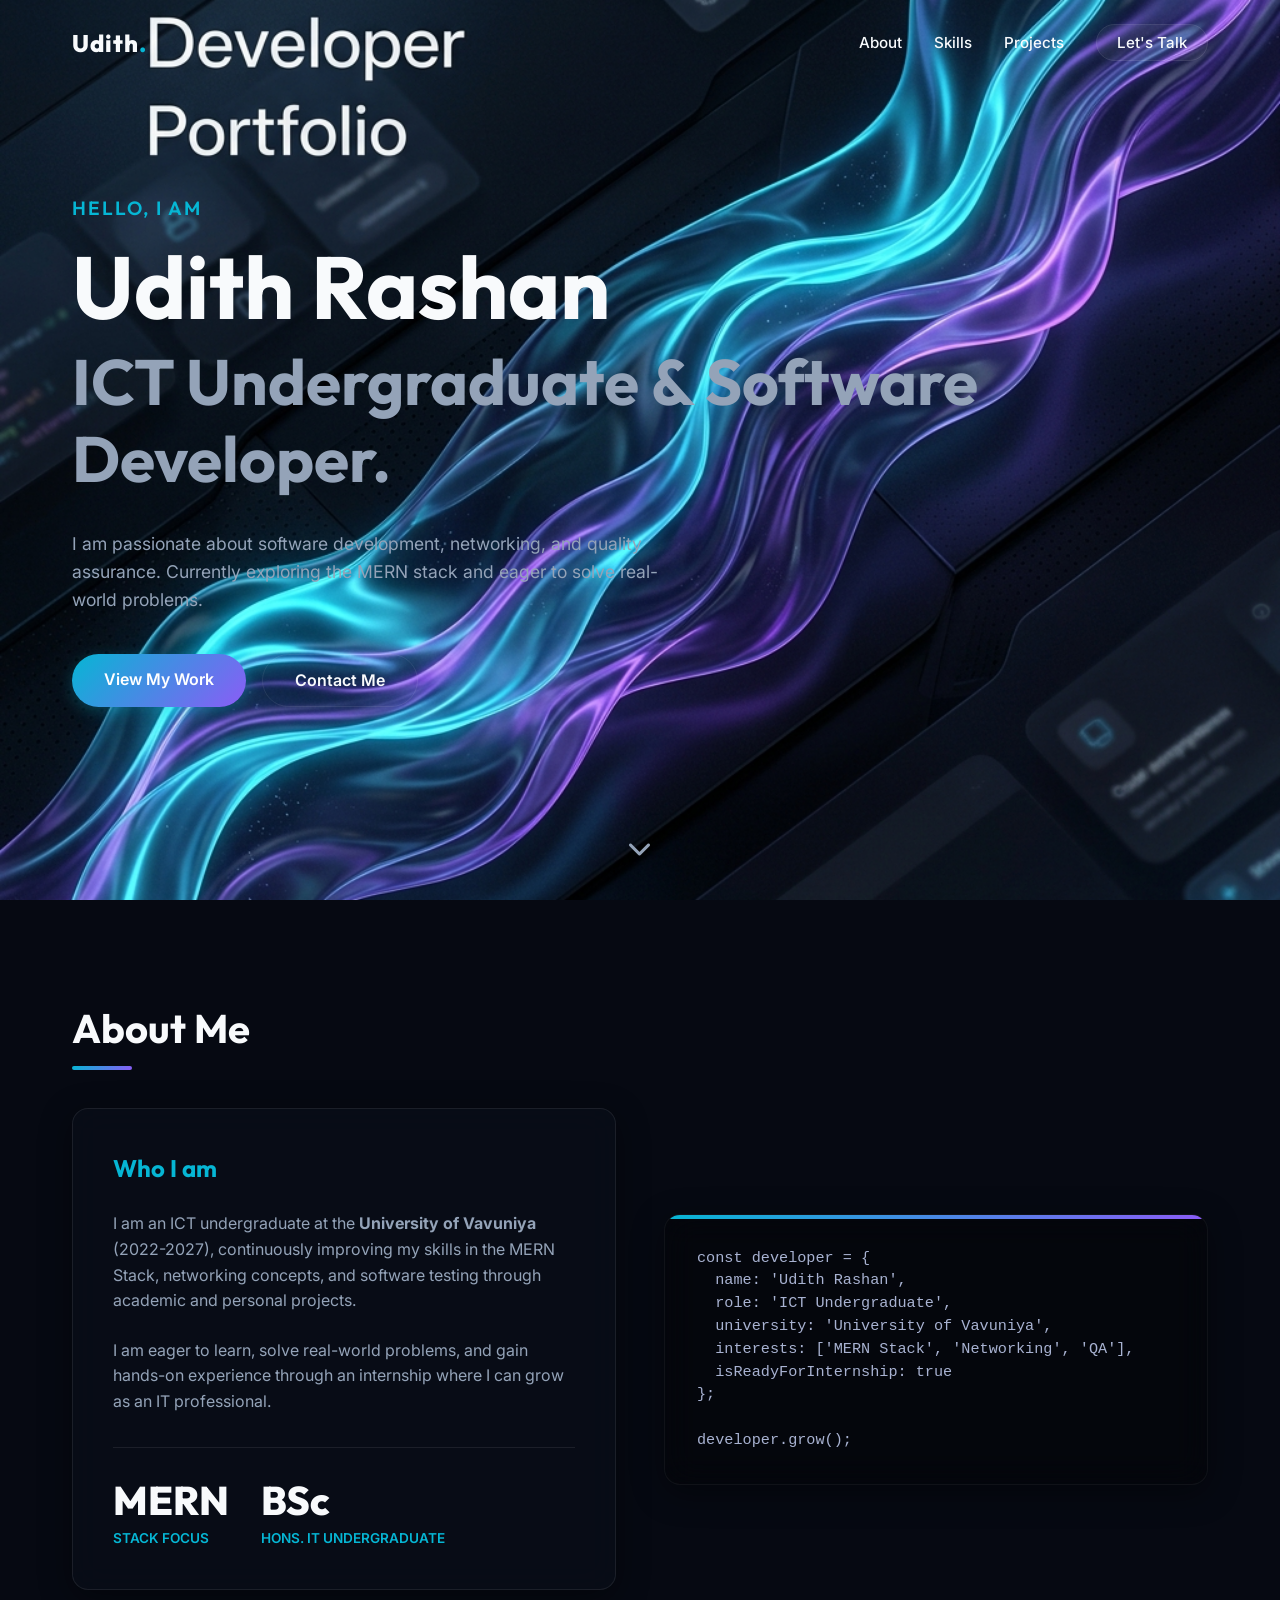
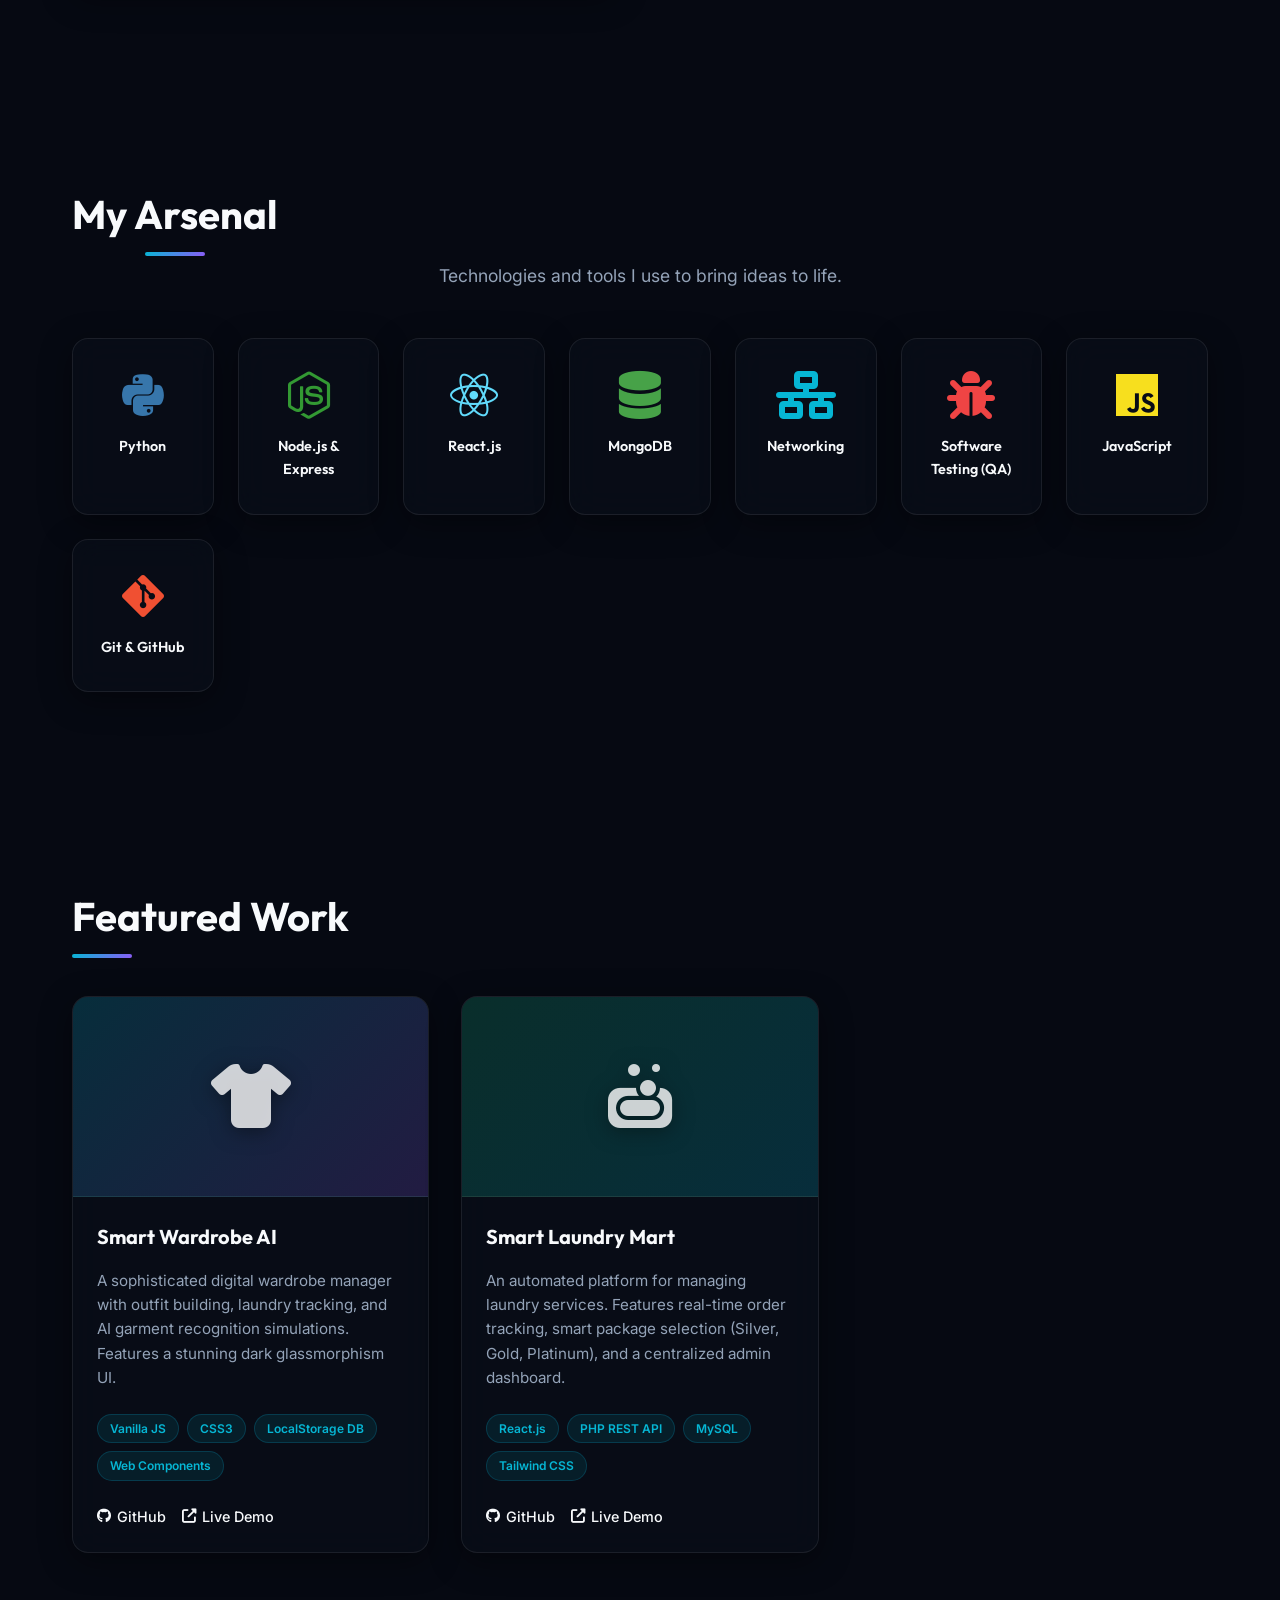
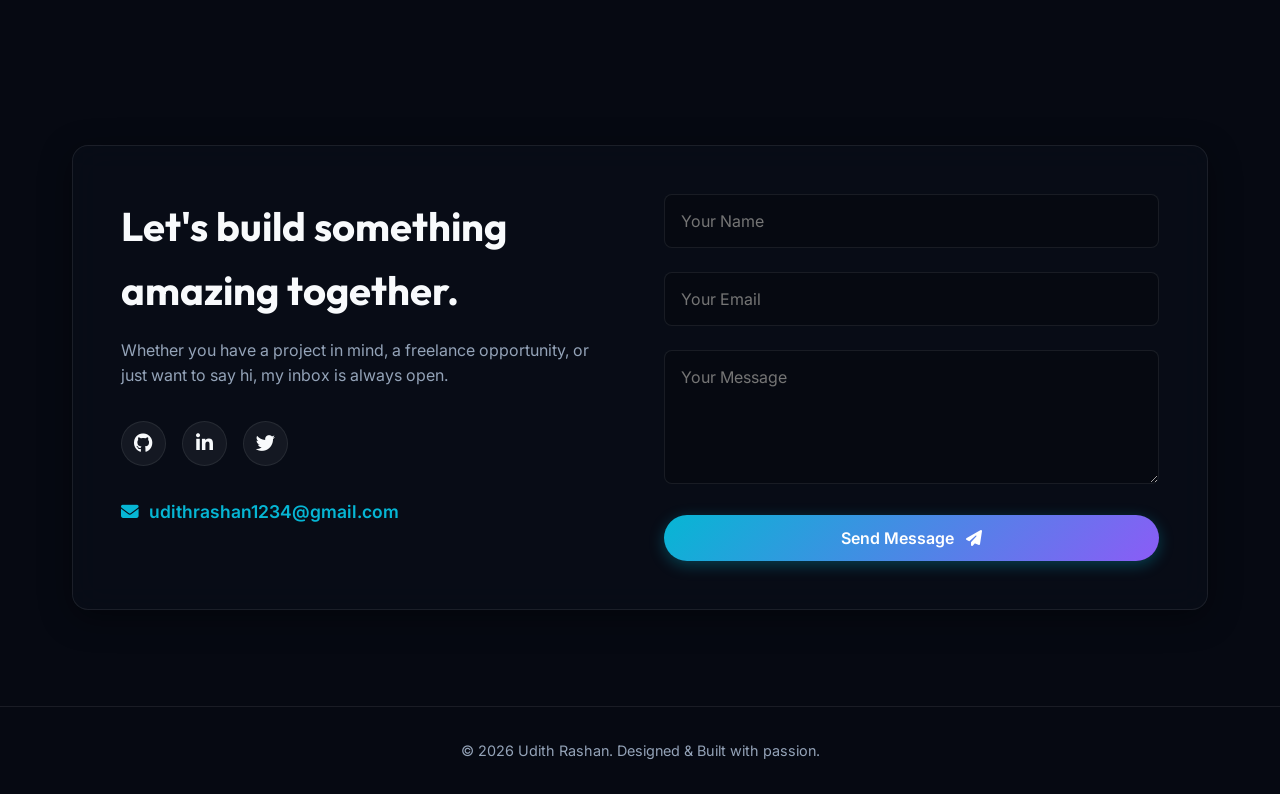
==== index.html @ b01f7482 "Initial commit: Premium Portfolio Build" ====
<!DOCTYPE html>
<html lang="en">
<head>
  <meta charset="UTF-8">
  <meta name="viewport" content="width=device-width, initial-scale=1.0">
  <title>Udith Rashan | ICT Undergraduate & Developer</title>
  <link rel="stylesheet" href="css/style.css">
  <link href="https://fonts.googleapis.com/css2?family=Inter:wght@300;400;500;600;700&family=Outfit:wght@400;500;700;800&display=swap" rel="stylesheet">
  <!-- FontAwesome for icons -->
  <link rel="stylesheet" href="https://cdnjs.cloudflare.com/ajax/libs/font-awesome/6.4.0/css/all.min.css">
</head>
<body>
  
  <nav class="navbar" id="navbar">
    <div class="nav-container">
      <a href="#home" class="logo">Udith<span>.</span></a>
      <ul class="nav-links">
        <li><a href="#about">About</a></li>
        <li><a href="#skills">Skills</a></li>
        <li><a href="#projects">Projects</a></li>
        <li><a href="#contact" class="btn-contact">Let's Talk</a></li>
      </ul>
      <div class="hamburger">
        <i class="fas fa-bars"></i>
      </div>
    </div>
  </nav>

  <main>
    <!-- HERO SECTION -->
    <section id="home" class="hero">
      <div class="hero-bg"></div>
      <div class="hero-content">
        <span class="greeting animate-up">Hello, I am</span>
        <h1 class="animate-up delay-1">Udith Rashan</h1>
        <h2 class="animate-up delay-2">ICT Undergraduate & Software Developer.</h2>
        <p class="animate-up delay-3">I am passionate about software development, networking, and quality assurance. Currently exploring the MERN stack and eager to solve real-world problems.</p>
        <div class="hero-actions animate-up delay-4">
          <a href="#projects" class="btn btn-primary">View My Work</a>
          <a href="#contact" class="btn btn-secondary">Contact Me</a>
        </div>
      </div>
      <div class="scroll-indicator">
        <a href="#about"><i class="fas fa-chevron-down"></i></a>
      </div>
    </section>

    <!-- ABOUT SECTION -->
    <section id="about" class="section">
      <div class="container">
        <h2 class="section-title">About Me</h2>
        <div class="about-grid">
          <div class="about-text glass-card reveal">
            <h3>Who I am</h3>
            <p>I am an ICT undergraduate at the <strong>University of Vavuniya</strong> (2022-2027), continuously improving my skills in the MERN Stack, networking concepts, and software testing through academic and personal projects.</p>
            <p>I am eager to learn, solve real-world problems, and gain hands-on experience through an internship where I can grow as an IT professional.</p>
            <div class="stats">
              <div class="stat-item">
                <span class="stat-num">MERN</span>
                <span class="stat-label">Stack Focus</span>
              </div>
              <div class="stat-item">
                <span class="stat-num">BSc</span>
                <span class="stat-label">Hons. IT Undergraduate</span>
              </div>
            </div>
          </div>
          <div class="about-visual glass-card reveal delay-1">
            <div class="code-snippet">
              <pre><code>const developer = {
  name: 'Udith Rashan',
  role: 'ICT Undergraduate',
  university: 'University of Vavuniya',
  interests: ['MERN Stack', 'Networking', 'QA'],
  isReadyForInternship: true
};

developer.grow();</code></pre>
            </div>
          </div>
        </div>
      </div>
    </section>

    <!-- SKILLS SECTION -->
    <section id="skills" class="section">
      <div class="container">
        <h2 class="section-title text-center">My Arsenal</h2>
        <p class="section-subtitle text-center">Technologies and tools I use to bring ideas to life.</p>
        
        <div class="skills-grid">
          <div class="skill-card glass-card reveal">
            <i class="fab fa-python skill-icon" style="color: #3776AB;"></i>
            <h4>Python</h4>
          </div>
          <div class="skill-card glass-card reveal delay-1">
            <i class="fab fa-node-js skill-icon" style="color: #339933;"></i>
            <h4>Node.js & Express</h4>
          </div>
          <div class="skill-card glass-card reveal delay-2">
            <i class="fab fa-react skill-icon" style="color: #61dafb;"></i>
            <h4>React.js</h4>
          </div>
          <div class="skill-card glass-card reveal delay-3">
            <i class="fas fa-database skill-icon" style="color: #47A248;"></i>
            <h4>MongoDB</h4>
          </div>
          <div class="skill-card glass-card reveal">
            <i class="fas fa-network-wired skill-icon" style="color: #06b6d4;"></i>
            <h4>Networking</h4>
          </div>
          <div class="skill-card glass-card reveal delay-1">
            <i class="fas fa-bug skill-icon" style="color: #ef4444;"></i>
            <h4>Software Testing (QA)</h4>
          </div>
          <div class="skill-card glass-card reveal delay-2">
            <i class="fab fa-js skill-icon" style="color: #f7df1e;"></i>
            <h4>JavaScript</h4>
          </div>
          <div class="skill-card glass-card reveal delay-3">
            <i class="fab fa-git-alt skill-icon" style="color: #f05032;"></i>
            <h4>Git & GitHub</h4>
          </div>
        </div>
      </div>
    </section>

    <!-- PROJECTS SECTION -->
    <section id="projects" class="section">
      <div class="container">
        <h2 class="section-title">Featured Work</h2>
        
        <div class="projects-grid">
          <!-- Project 1 -->
          <div class="project-card glass-card reveal">
            <div class="project-img placeholder-gradient-1">
              <i class="fas fa-tshirt project-icon"></i>
            </div>
            <div class="project-content">
              <h3>Smart Wardrobe AI</h3>
              <p>A sophisticated digital wardrobe manager with outfit building, laundry tracking, and AI garment recognition simulations. Features a stunning dark glassmorphism UI.</p>
              <div class="project-tech">
                <span>Vanilla JS</span>
                <span>CSS3</span>
                <span>LocalStorage DB</span>
                <span>Web Components</span>
              </div>
              <div class="project-links">
                <a href="https://github.com/rashan86/smart-wardrobe-app" target="_blank" class="btn-link"><i class="fab fa-github"></i> GitHub</a>
                <a href="#" class="btn-link"><i class="fas fa-external-link-alt"></i> Live Demo</a>
              </div>
            </div>
          </div>
          
          <!-- Project 2 -->
          <div class="project-card glass-card reveal delay-1">
            <div class="project-img placeholder-gradient-2">
              <i class="fas fa-soap project-icon"></i>
            </div>
            <div class="project-content">
              <h3>Smart Laundry Mart</h3>
              <p>An automated platform for managing laundry services. Features real-time order tracking, smart package selection (Silver, Gold, Platinum), and a centralized admin dashboard.</p>
              <div class="project-tech">
                <span>React.js</span>
                <span>PHP REST API</span>
                <span>MySQL</span>
                <span>Tailwind CSS</span>
              </div>
              <div class="project-links">
                <a href="https://github.com/rashan86/smart_laundry_mart" target="_blank" class="btn-link"><i class="fab fa-github"></i> GitHub</a>
                <a href="#" class="btn-link"><i class="fas fa-external-link-alt"></i> Live Demo</a>
              </div>
            </div>
          </div>
        </div>
      </div>
    </section>

    <!-- CONTACT SECTION -->
    <section id="contact" class="section">
      <div class="container">
        <div class="contact-box glass-card reveal">
          <div class="contact-info">
            <h2>Let's build something amazing together.</h2>
            <p>Whether you have a project in mind, a freelance opportunity, or just want to say hi, my inbox is always open.</p>
            <div class="social-links">
              <a href="https://github.com/rashan86" target="_blank" class="social-icon"><i class="fab fa-github"></i></a>
              <a href="https://www.linkedin.com/in/rashnx86" target="_blank" class="social-icon"><i class="fab fa-linkedin-in"></i></a>
              <a href="#" class="social-icon"><i class="fab fa-twitter"></i></a>
            </div>
            <a href="mailto:udithrashan1234@gmail.com" class="email-link"><i class="fas fa-envelope"></i> udithrashan1234@gmail.com</a>
          </div>
          
          <form class="contact-form" id="contactForm">
            <div class="input-group">
              <input type="text" id="name" required placeholder="Your Name">
            </div>
            <div class="input-group">
              <input type="email" id="email" required placeholder="Your Email">
            </div>
            <div class="input-group">
              <textarea id="message" rows="5" required placeholder="Your Message"></textarea>
            </div>
            <button type="submit" class="btn btn-primary" style="width: 100%;">Send Message <i class="fas fa-paper-plane" style="margin-left: 8px;"></i></button>
          </form>
        </div>
      </div>
    </section>
  </main>

  <footer>
    <div class="container">
      <p>&copy; 2026 Udith Rashan. Designed & Built with passion.</p>
    </div>
  </footer>

  <script src="js/main.js"></script>
</body>
</html>
---- css/style.css ----
/* Base Styles & Variables */
:root {
  --bg-main: #060912;
  --bg-card: rgba(13, 18, 30, 0.45);
  --border-color: rgba(255, 255, 255, 0.08);
  --text-main: #f8fafc;
  --text-muted: #94a3b8;
  --accent-cyan: #06b6d4;
  --accent-purple: #8b5cf6;
  --accent-gradient: linear-gradient(135deg, #06b6d4 0%, #8b5cf6 100%);
  --glass-blur: blur(16px);
  --glass-shadow: 0 8px 32px 0 rgba(0, 0, 0, 0.4);
  
  --font-heading: 'Outfit', sans-serif;
  --font-body: 'Inter', sans-serif;
  
  --transition: 0.3s cubic-bezier(0.4, 0, 0.2, 1);
}

* {
  margin: 0;
  padding: 0;
  box-sizing: border-box;
}

html {
  scroll-behavior: smooth;
}

body {
  background-color: var(--bg-main);
  color: var(--text-main);
  font-family: var(--font-body);
  line-height: 1.6;
  overflow-x: hidden;
}

.container {
  max-width: 1200px;
  margin: 0 auto;
  padding: 0 2rem;
}

/* Typography */
h1, h2, h3, h4 {
  font-family: var(--font-heading);
  font-weight: 700;
  color: var(--text-main);
}

.section-title {
  font-size: 2.5rem;
  margin-bottom: 3rem;
  position: relative;
  display: inline-block;
}

.section-title::after {
  content: '';
  position: absolute;
  left: 0;
  bottom: -10px;
  width: 60px;
  height: 4px;
  background: var(--accent-gradient);
  border-radius: 4px;
}

.text-center {
  text-align: center;
}
.text-center.section-title::after {
  left: 50%;
  transform: translateX(-50%);
}

.section-subtitle {
  color: var(--text-muted);
  font-size: 1.1rem;
  margin-top: -2rem;
  margin-bottom: 3rem;
}

/* Buttons */
.btn {
  display: inline-block;
  padding: 0.8rem 2rem;
  border-radius: 30px;
  font-family: var(--font-body);
  font-weight: 600;
  text-decoration: none;
  transition: var(--transition);
  cursor: pointer;
  border: none;
  font-size: 1rem;
}

.btn-primary {
  background: var(--accent-gradient);
  color: white;
  box-shadow: 0 4px 15px rgba(6, 182, 212, 0.3);
}

.btn-primary:hover {
  transform: translateY(-3px);
  box-shadow: 0 8px 25px rgba(6, 182, 212, 0.5);
}

.btn-secondary {
  background: transparent;
  color: var(--text-main);
  border: 1px solid var(--border-color);
}

.btn-secondary:hover {
  background: rgba(255,255,255,0.05);
  border-color: var(--text-muted);
}

/* Glass Card Utility */
.glass-card {
  background: var(--bg-card);
  backdrop-filter: var(--glass-blur);
  -webkit-backdrop-filter: var(--glass-blur);
  border: 1px solid var(--border-color);
  border-radius: 16px;
  box-shadow: var(--glass-shadow);
  transition: var(--transition);
}

.glass-card:hover {
  border-color: rgba(6, 182, 212, 0.4);
  transform: translateY(-5px);
}

/* Navbar */
.navbar {
  position: fixed;
  top: 0;
  width: 100%;
  padding: 1.5rem 0;
  z-index: 1000;
  transition: var(--transition);
}

.navbar.scrolled {
  padding: 1rem 0;
  background: rgba(6, 9, 18, 0.85);
  backdrop-filter: blur(12px);
  border-bottom: 1px solid var(--border-color);
}

.nav-container {
  max-width: 1200px;
  margin: 0 auto;
  padding: 0 2rem;
  display: flex;
  justify-content: space-between;
  align-items: center;
}

.logo {
  font-family: var(--font-heading);
  font-size: 1.5rem;
  font-weight: 800;
  color: var(--text-main);
  text-decoration: none;
  letter-spacing: 1px;
}

.logo span {
  color: var(--accent-cyan);
}

.nav-links {
  display: flex;
  list-style: none;
  gap: 2rem;
  align-items: center;
}

.nav-links a {
  color: var(--text-main);
  text-decoration: none;
  font-weight: 500;
  font-size: 0.95rem;
  transition: var(--transition);
}

.nav-links a:hover {
  color: var(--accent-cyan);
}

.btn-contact {
  padding: 0.5rem 1.25rem;
  background: rgba(255,255,255,0.05);
  border: 1px solid var(--border-color);
  border-radius: 20px;
}

.btn-contact:hover {
  background: var(--accent-cyan) !important;
  border-color: var(--accent-cyan);
  color: white !important;
}

.hamburger {
  display: none;
  font-size: 1.5rem;
  cursor: pointer;
}

/* Sections */
.section {
  padding: 6rem 0;
}

/* Hero Section */
.hero {
  height: 100vh;
  display: flex;
  align-items: center;
  position: relative;
  overflow: hidden;
}

.hero-bg {
  position: absolute;
  top: 0; left: 0; right: 0; bottom: 0;
  background: url('../assets/hero-bg.png') center/cover no-repeat;
  z-index: -1;
}

/* Dark overlay for hero */
.hero::before {
  content: '';
  position: absolute;
  inset: 0;
  background: linear-gradient(to bottom, rgba(6,9,18,0.7), rgba(6,9,18,1));
  z-index: -1;
}

.hero-content {
  max-width: 1200px;
  margin: 0 auto;
  padding: 0 2rem;
  z-index: 1;
  width: 100%;
}

.greeting {
  color: var(--accent-cyan);
  font-family: var(--font-heading);
  font-weight: 600;
  font-size: 1.2rem;
  letter-spacing: 2px;
  text-transform: uppercase;
  display: block;
  margin-bottom: 1rem;
}

.hero h1 {
  font-size: clamp(3rem, 8vw, 5.5rem);
  line-height: 1.1;
  margin-bottom: 0.5rem;
}

.hero h2 {
  font-size: clamp(2rem, 5vw, 4rem);
  color: var(--text-muted);
  line-height: 1.2;
  margin-bottom: 2rem;
}

.hero p {
  max-width: 600px;
  color: var(--text-muted);
  font-size: 1.1rem;
  margin-bottom: 2.5rem;
}

.hero-actions {
  display: flex;
  gap: 1rem;
}

.scroll-indicator {
  position: absolute;
  bottom: 2rem;
  left: 50%;
  transform: translateX(-50%);
  animation: bounce 2s infinite;
}

.scroll-indicator a {
  color: var(--text-muted);
  font-size: 1.5rem;
  transition: var(--transition);
}

.scroll-indicator a:hover {
  color: var(--accent-cyan);
}

@keyframes bounce {
  0%, 20%, 50%, 80%, 100% { transform: translateY(0); }
  40% { transform: translateY(-15px); }
  60% { transform: translateY(-7px); }
}

/* About Section */
.about-grid {
  display: grid;
  grid-template-columns: 1fr 1fr;
  gap: 3rem;
  align-items: center;
}

.about-text {
  padding: 2.5rem;
}

.about-text h3 {
  font-size: 1.5rem;
  margin-bottom: 1.5rem;
  color: var(--accent-cyan);
}

.about-text p {
  color: var(--text-muted);
  margin-bottom: 1.5rem;
}

.stats {
  display: flex;
  gap: 2rem;
  margin-top: 2rem;
  padding-top: 2rem;
  border-top: 1px solid var(--border-color);
}

.stat-item {
  display: flex;
  flex-direction: column;
}

.stat-num {
  font-size: 2.5rem;
  font-family: var(--font-heading);
  font-weight: 800;
  color: var(--text-main);
  line-height: 1;
}

.stat-label {
  color: var(--accent-cyan);
  font-size: 0.85rem;
  font-weight: 600;
  text-transform: uppercase;
  margin-top: 0.5rem;
}

.about-visual {
  padding: 2rem;
  background: rgba(0,0,0,0.3);
  border: 1px solid rgba(255,255,255,0.05);
  border-radius: 16px;
  position: relative;
  overflow: hidden;
}

.about-visual::before {
  content: '';
  position: absolute;
  top: 0; left: 0;
  width: 100%; height: 4px;
  background: var(--accent-gradient);
}

.code-snippet pre {
  font-family: 'Courier New', Courier, monospace;
  color: #a8b2d1;
  font-size: 0.95rem;
  line-height: 1.5;
  overflow-x: auto;
}

/* Skills Section */
.skills-grid {
  display: grid;
  grid-template-columns: repeat(auto-fill, minmax(140px, 1fr));
  gap: 1.5rem;
}

.skill-card {
  padding: 2rem 1rem;
  text-align: center;
  display: flex;
  flex-direction: column;
  align-items: center;
  gap: 1rem;
}

.skill-icon {
  font-size: 3rem;
  transition: var(--transition);
}

.skill-card:hover .skill-icon {
  transform: scale(1.1) rotate(5deg);
}

.skill-card h4 {
  font-size: 0.9rem;
  font-weight: 600;
}

/* Projects Section */
.projects-grid {
  display: grid;
  grid-template-columns: repeat(auto-fill, minmax(350px, 1fr));
  gap: 2rem;
}

.project-card {
  overflow: hidden;
  display: flex;
  flex-direction: column;
}

.project-img {
  height: 200px;
  display: flex;
  align-items: center;
  justify-content: center;
  border-bottom: 1px solid var(--border-color);
}

.placeholder-gradient-1 {
  background: linear-gradient(135deg, rgba(6, 182, 212, 0.2), rgba(139, 92, 246, 0.2));
}

.placeholder-gradient-2 {
  background: linear-gradient(135deg, rgba(16, 185, 129, 0.2), rgba(6, 182, 212, 0.2));
}

.project-icon {
  font-size: 4rem;
  color: rgba(255,255,255,0.8);
  filter: drop-shadow(0 4px 10px rgba(0,0,0,0.5));
}

.project-content {
  padding: 1.5rem;
  flex-grow: 1;
  display: flex;
  flex-direction: column;
}

.project-content h3 {
  font-size: 1.25rem;
  margin-bottom: 1rem;
}

.project-content p {
  color: var(--text-muted);
  font-size: 0.95rem;
  margin-bottom: 1.5rem;
  flex-grow: 1;
}

.project-tech {
  display: flex;
  flex-wrap: wrap;
  gap: 0.5rem;
  margin-bottom: 1.5rem;
}

.project-tech span {
  font-size: 0.75rem;
  font-weight: 600;
  color: var(--accent-cyan);
  background: rgba(6,182,212,0.1);
  padding: 0.25rem 0.75rem;
  border-radius: 20px;
  border: 1px solid rgba(6,182,212,0.2);
}

.project-links {
  display: flex;
  gap: 1rem;
}

.btn-link {
  color: var(--text-main);
  text-decoration: none;
  font-size: 0.9rem;
  font-weight: 500;
  transition: var(--transition);
  display: flex;
  align-items: center;
  gap: 6px;
}

.btn-link:hover {
  color: var(--accent-cyan);
}

/* Contact Section */
.contact-box {
  display: grid;
  grid-template-columns: 1fr 1fr;
  gap: 3rem;
  padding: 3rem;
}

.contact-info h2 {
  font-size: 2.5rem;
  margin-bottom: 1rem;
}

.contact-info p {
  color: var(--text-muted);
  margin-bottom: 2rem;
}

.social-links {
  display: flex;
  gap: 1rem;
  margin-bottom: 2rem;
}

.social-icon {
  width: 45px;
  height: 45px;
  border-radius: 50%;
  background: rgba(255,255,255,0.05);
  display: flex;
  align-items: center;
  justify-content: center;
  color: var(--text-main);
  text-decoration: none;
  font-size: 1.2rem;
  transition: var(--transition);
  border: 1px solid var(--border-color);
}

.social-icon:hover {
  background: var(--accent-cyan);
  border-color: var(--accent-cyan);
  transform: translateY(-3px);
}

.email-link {
  display: inline-flex;
  align-items: center;
  gap: 10px;
  color: var(--accent-cyan);
  text-decoration: none;
  font-weight: 600;
  font-size: 1.1rem;
}

.input-group {
  margin-bottom: 1.5rem;
}

.input-group input, .input-group textarea {
  width: 100%;
  padding: 1rem;
  background: rgba(0,0,0,0.2);
  border: 1px solid var(--border-color);
  border-radius: 8px;
  color: var(--text-main);
  font-family: var(--font-body);
  font-size: 1rem;
  transition: var(--transition);
  outline: none;
}

.input-group input:focus, .input-group textarea:focus {
  border-color: var(--accent-cyan);
  background: rgba(0,0,0,0.4);
}

footer {
  text-align: center;
  padding: 2rem 0;
  border-top: 1px solid var(--border-color);
  color: var(--text-muted);
  font-size: 0.9rem;
}

/* Animations */
.animate-up {
  opacity: 0;
  transform: translateY(30px);
  animation: fadeUp 0.8s forwards cubic-bezier(0.4, 0, 0.2, 1);
}

.delay-1 { animation-delay: 0.1s; }
.delay-2 { animation-delay: 0.2s; }
.delay-3 { animation-delay: 0.3s; }
.delay-4 { animation-delay: 0.4s; }

@keyframes fadeUp {
  to {
    opacity: 1;
    transform: translateY(0);
  }
}

/* Scroll reveal classes */
.reveal {
  opacity: 0;
  transform: translateY(40px);
  transition: all 0.8s cubic-bezier(0.4, 0, 0.2, 1);
}

.reveal.active {
  opacity: 1;
  transform: translateY(0);
}

/* Responsive */
@media (max-width: 992px) {
  .about-grid, .contact-box {
    grid-template-columns: 1fr;
  }
  .contact-box {
    padding: 2rem;
  }
}

@media (max-width: 768px) {
  .hero h1 { font-size: 3.5rem; }
  .hero h2 { font-size: 2rem; }
  .hero-actions { flex-direction: column; }
  
  .nav-links {
    display: none; /* simple mobile hide for now */
  }
  .hamburger {
    display: block;
  }
}
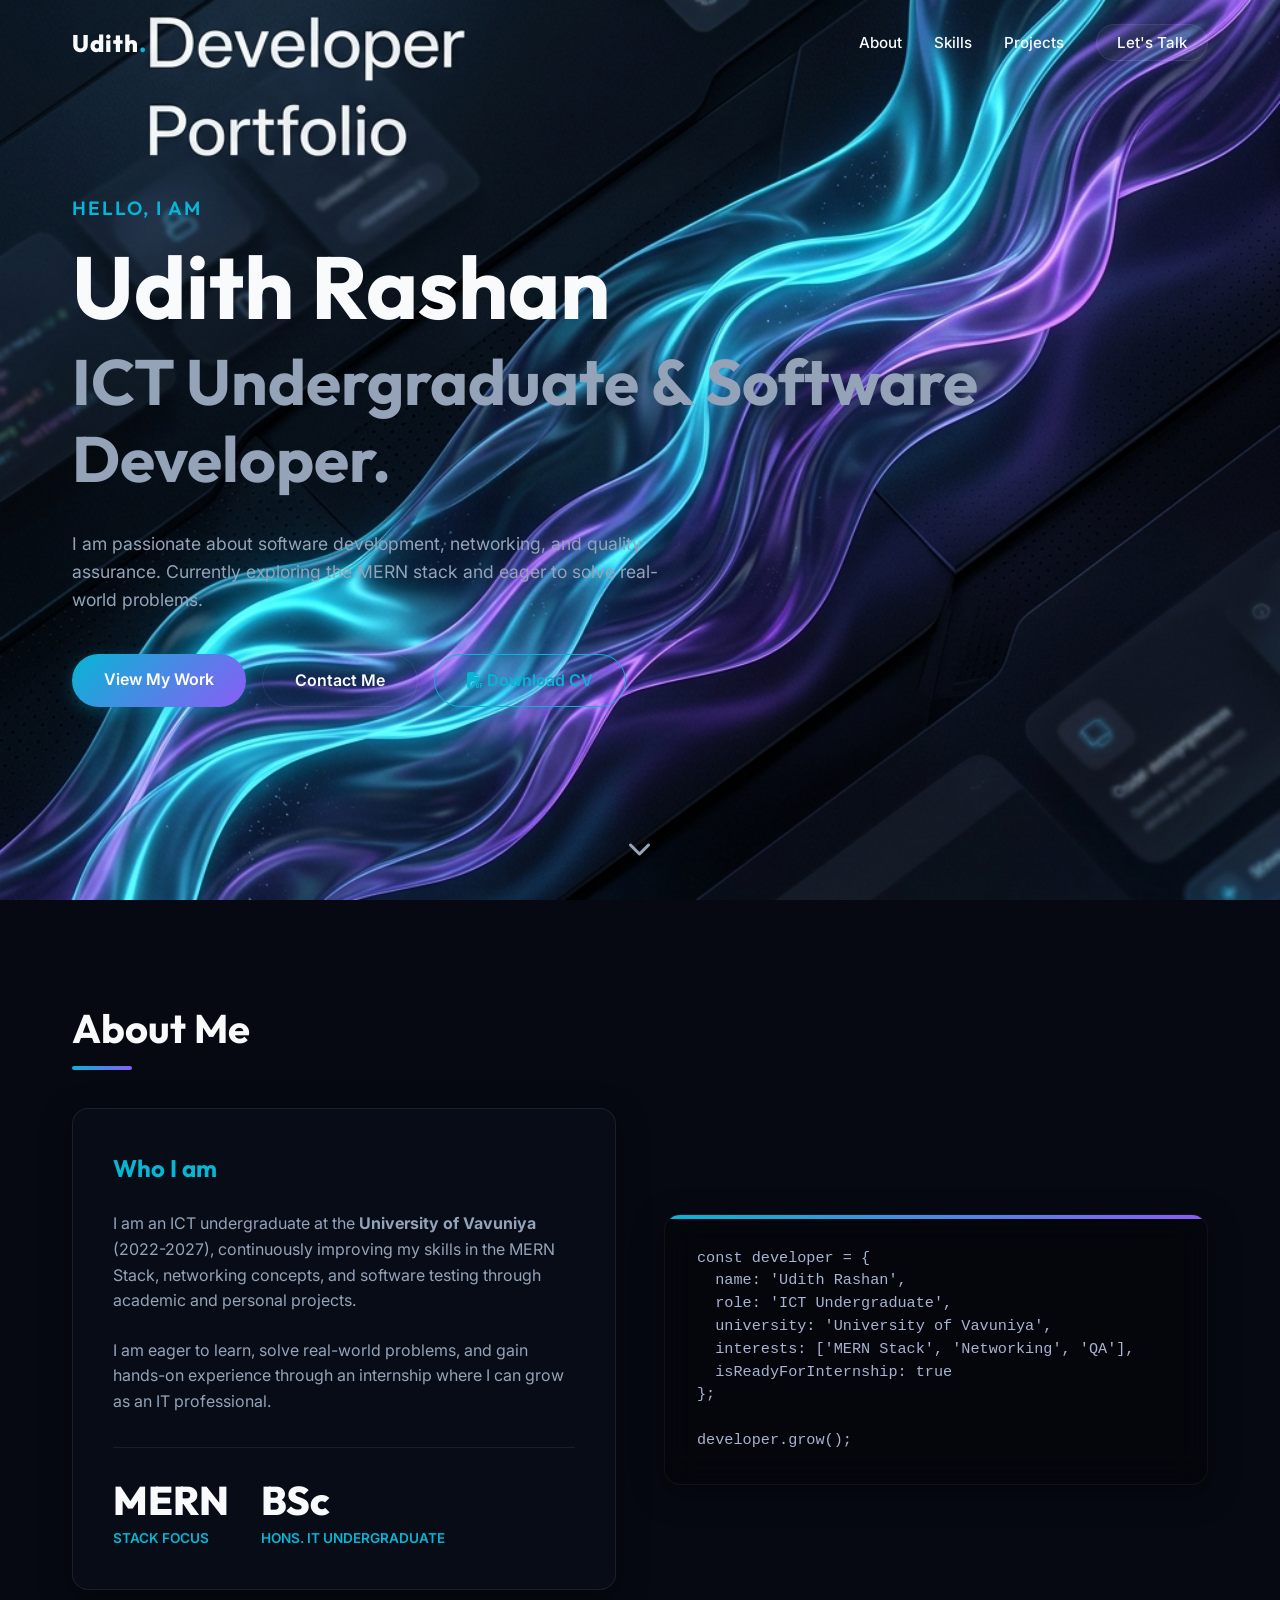
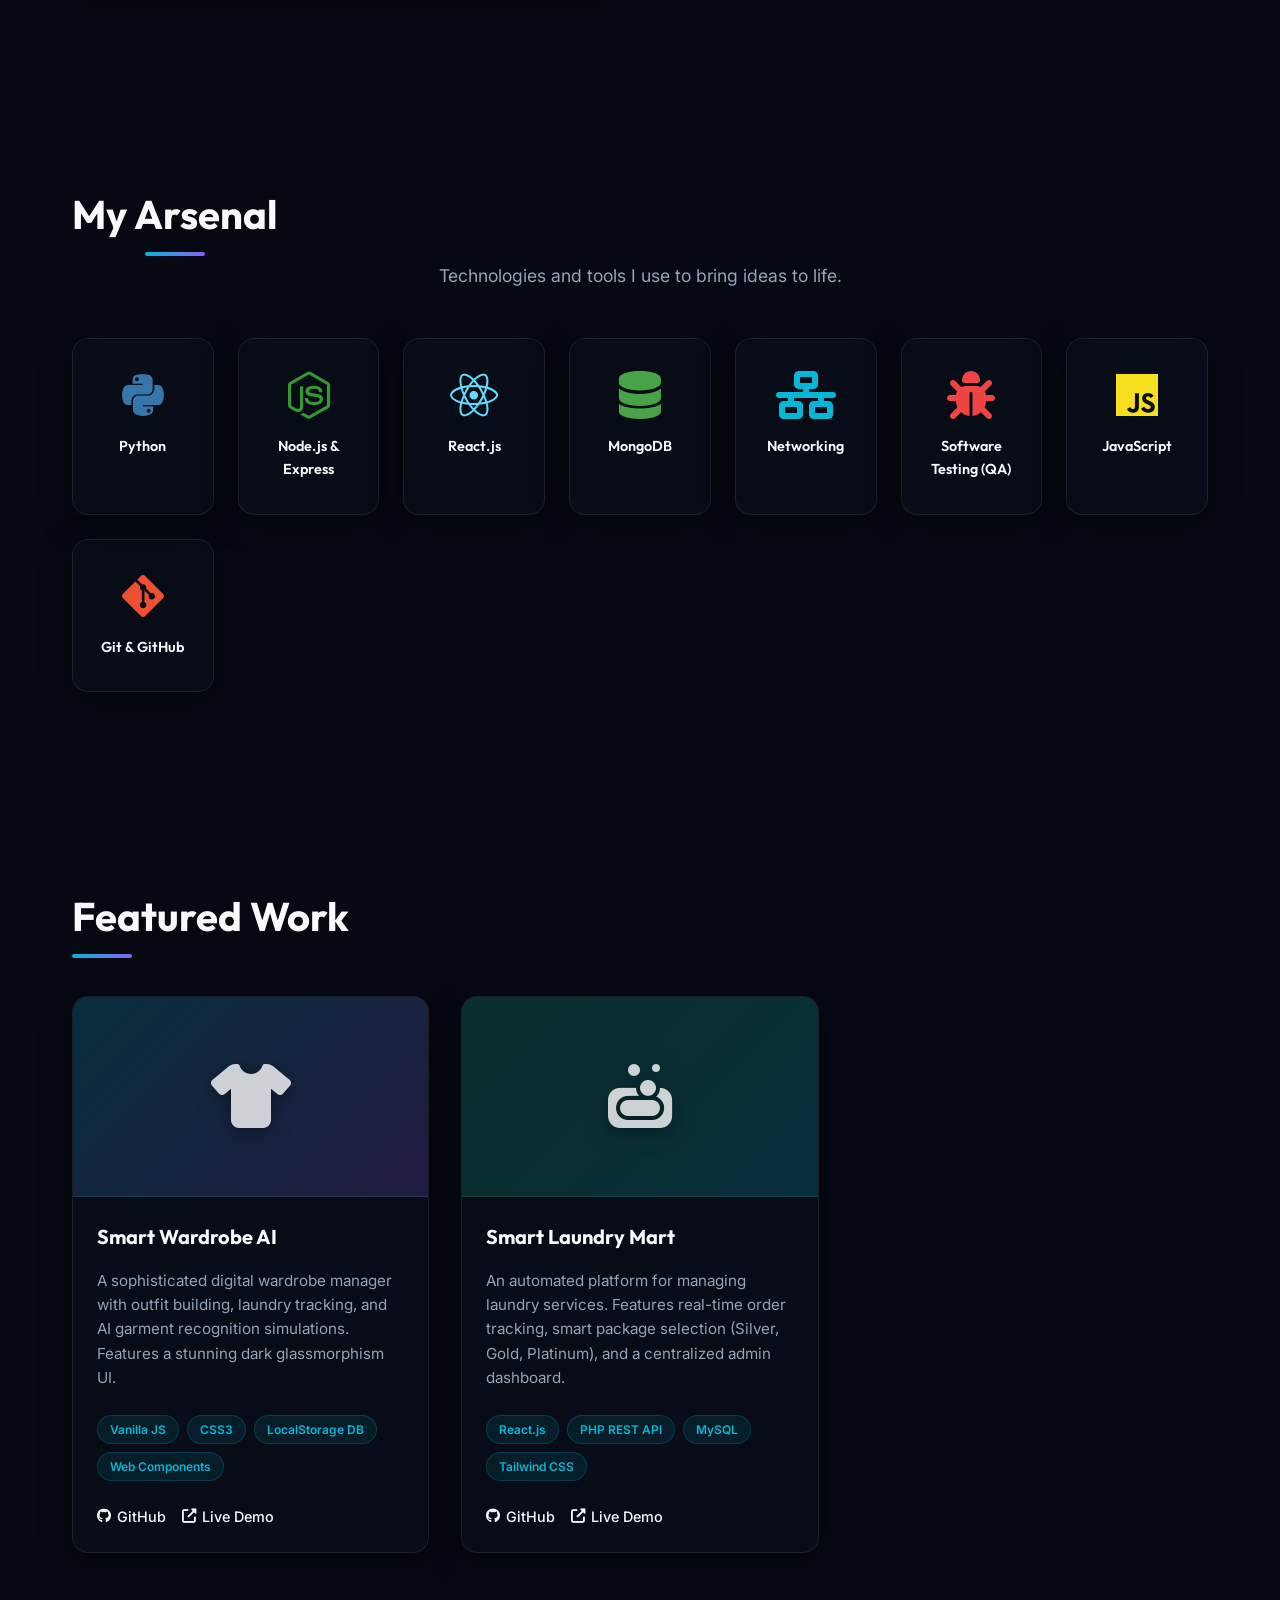
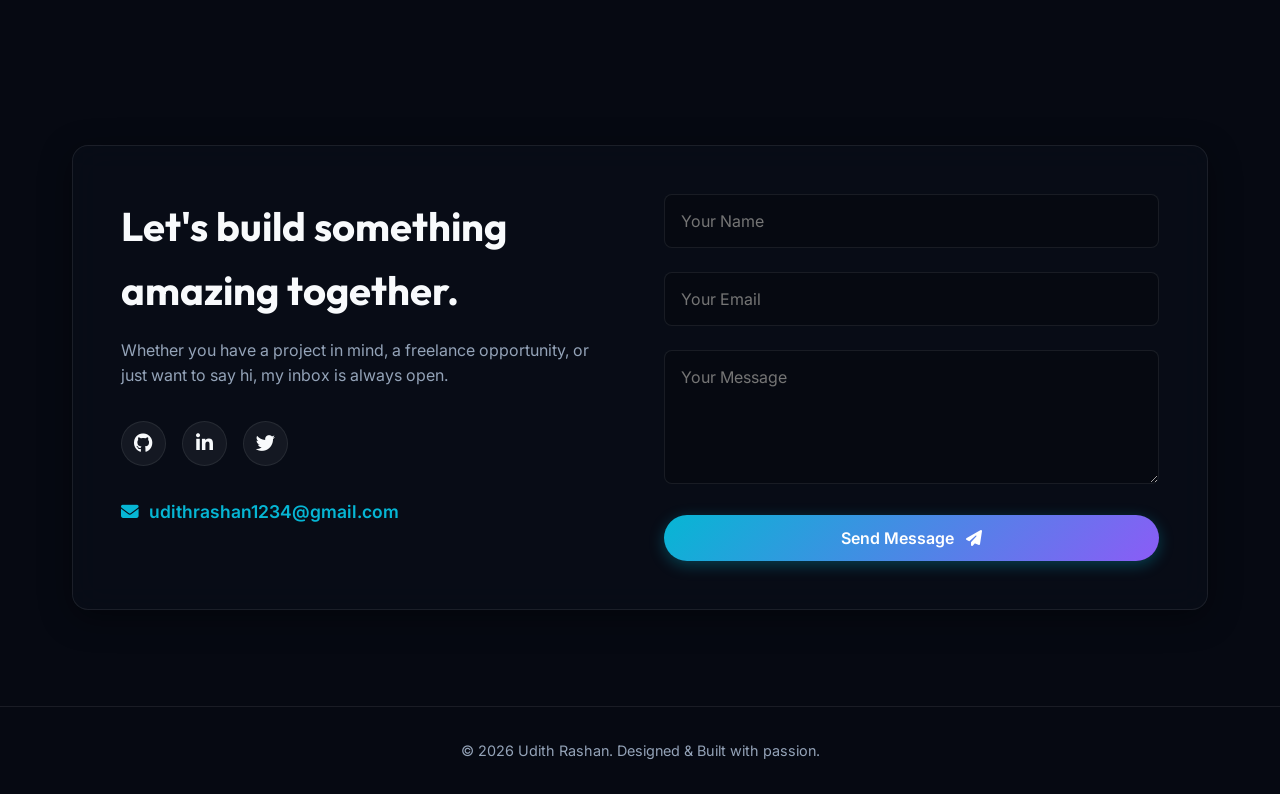
==== commit 42a576c4: "Add printable CV and download button" ====
--- a/index.html
+++ b/index.html
@@ -38,6 +38,9 @@
         <div class="hero-actions animate-up delay-4">
           <a href="#projects" class="btn btn-primary">View My Work</a>
           <a href="#contact" class="btn btn-secondary">Contact Me</a>
+          <a href="cv.html" target="_blank" class="btn btn-secondary" style="border-color: var(--accent-cyan); color: var(--accent-cyan);">
+            <i class="fas fa-file-pdf"></i> Download CV
+          </a>
         </div>
       </div>
       <div class="scroll-indicator">
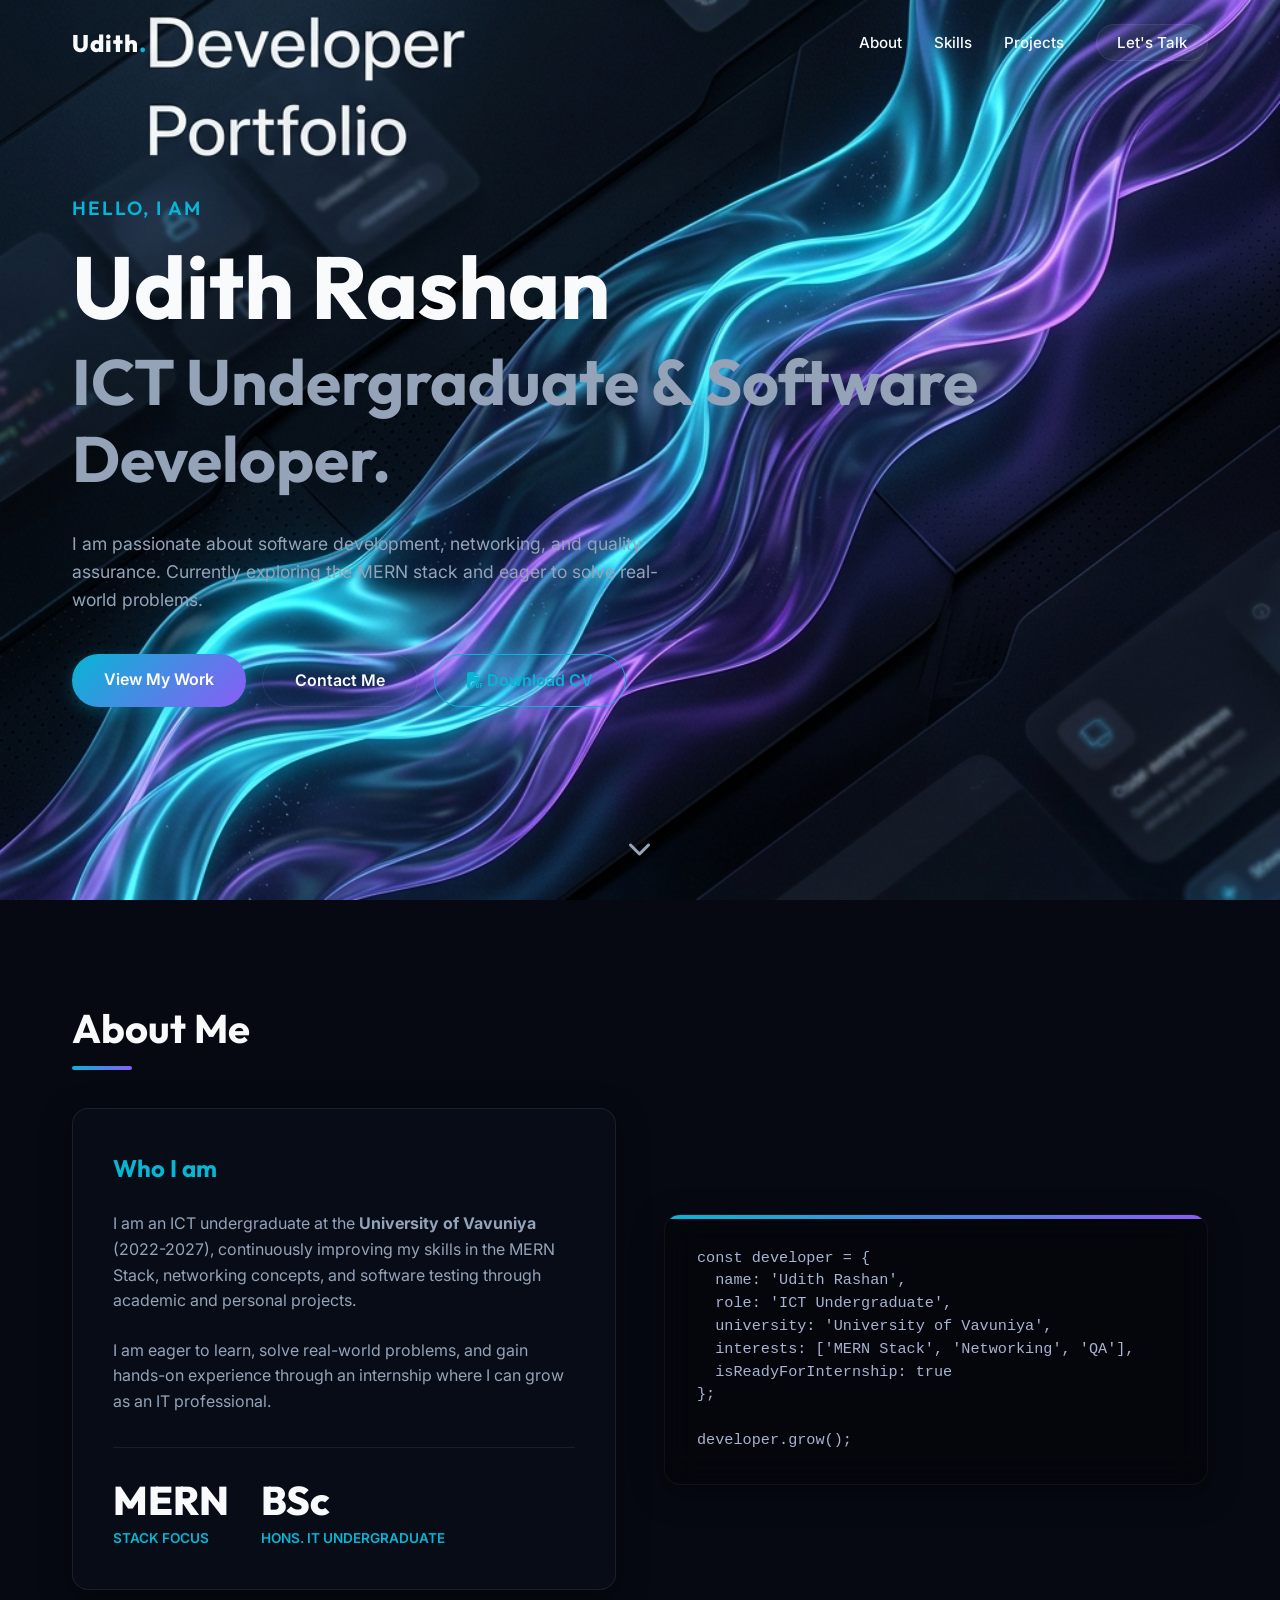
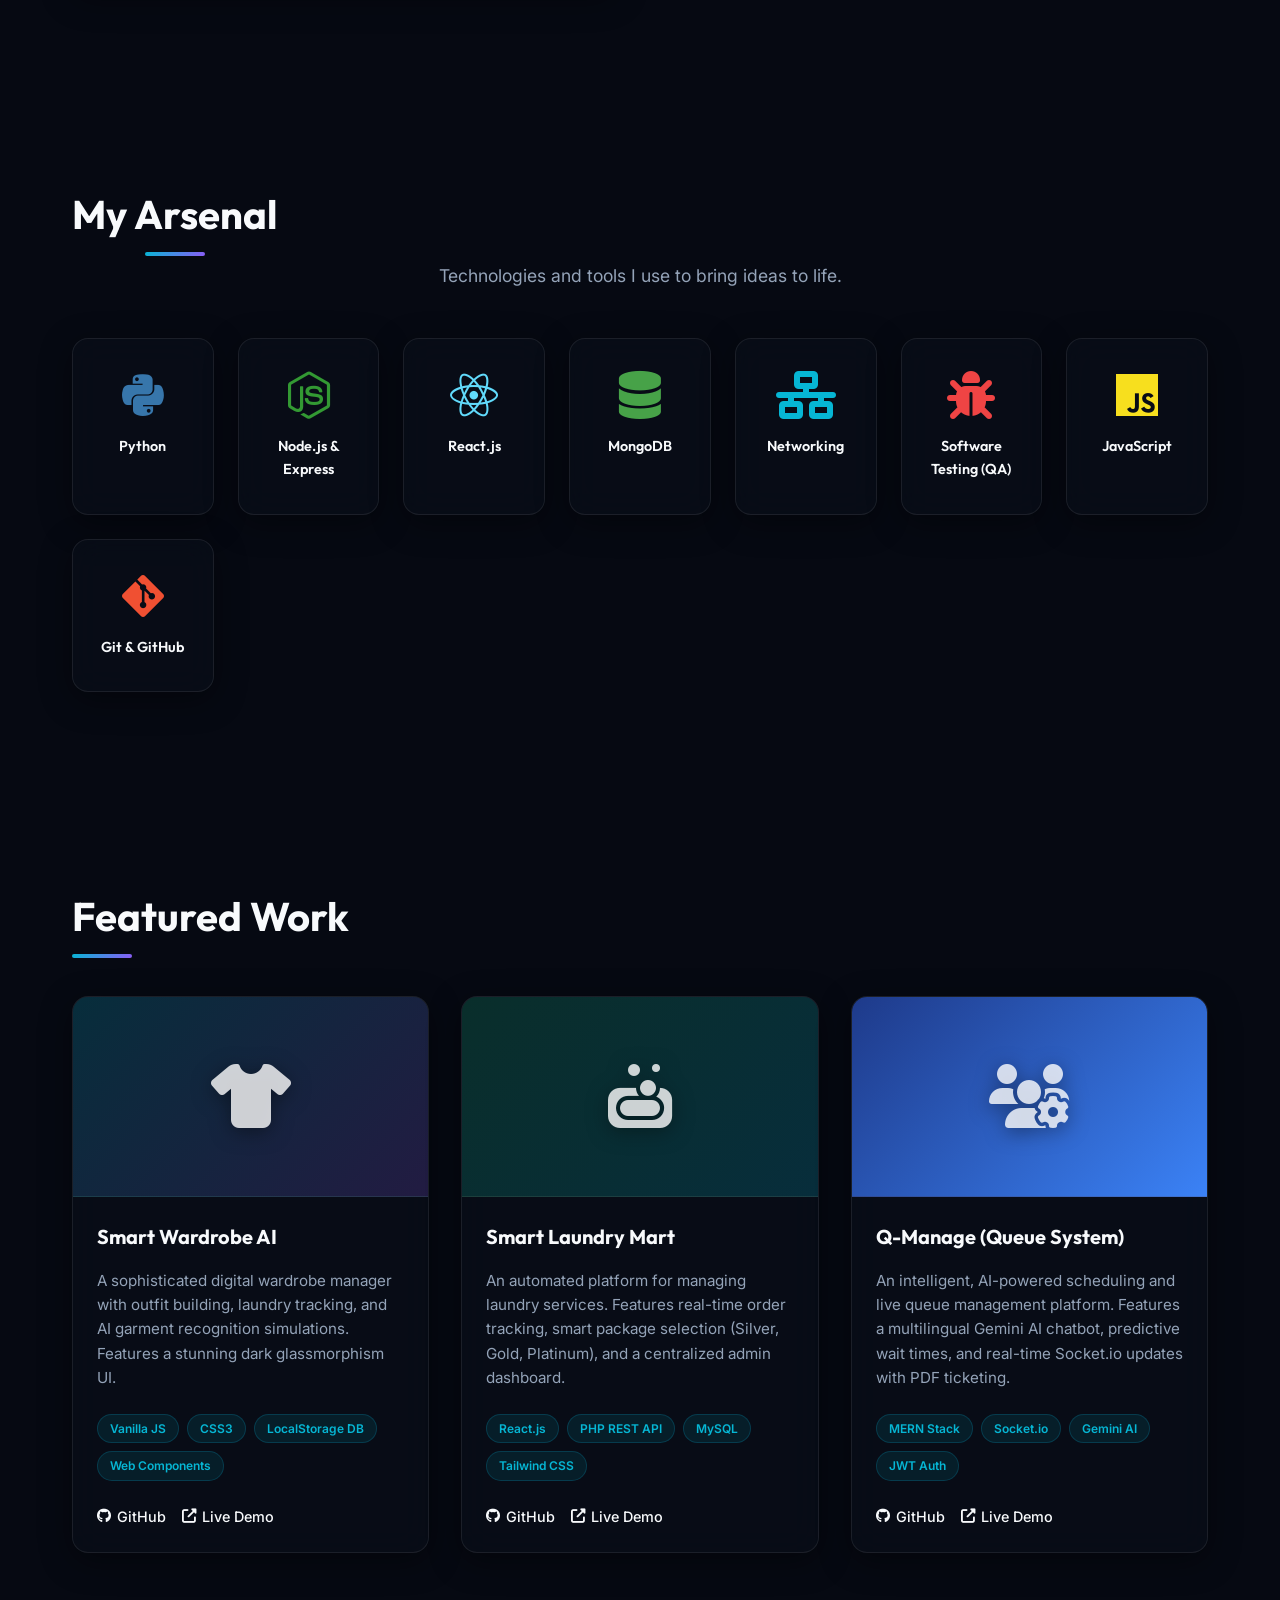
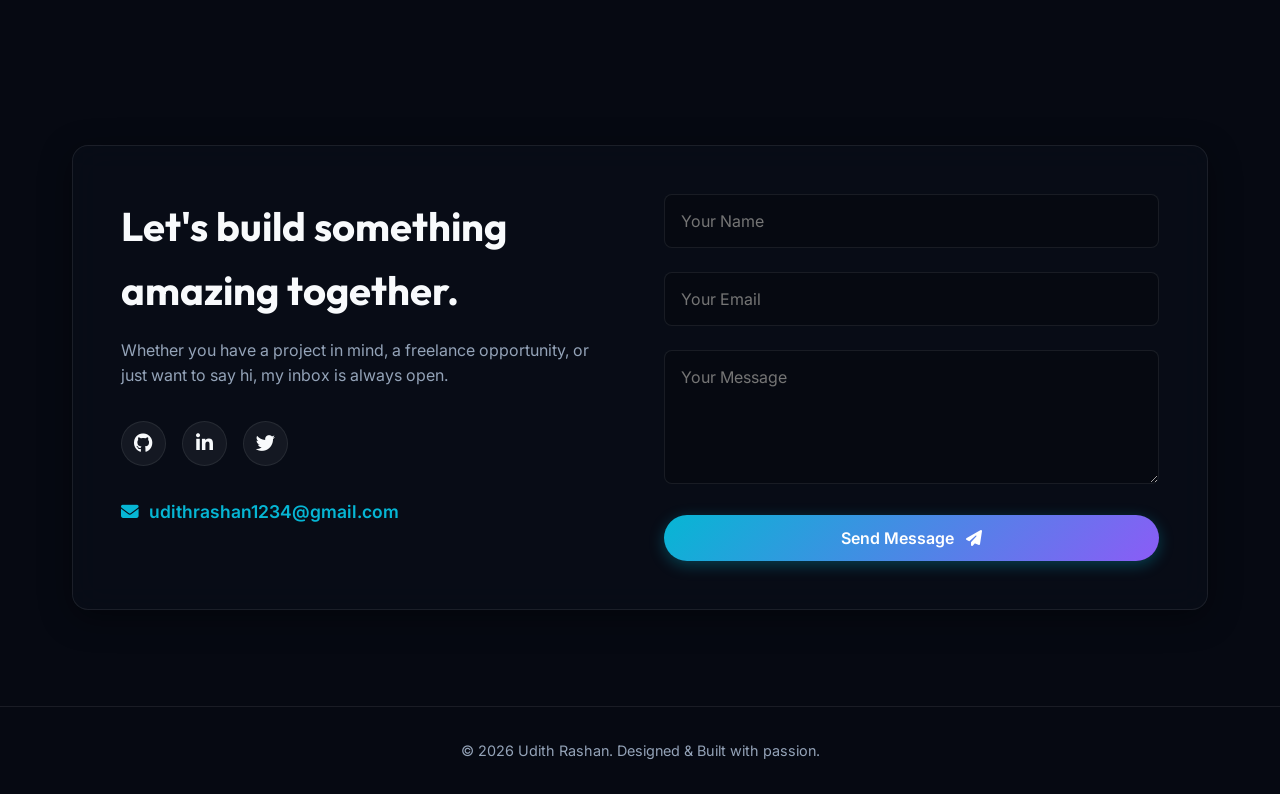
==== commit 773fa29a: "Add Q-Manage project to portfolio" ====
--- a/index.html
+++ b/index.html
@@ -175,6 +175,27 @@
               </div>
             </div>
           </div>
+          
+          <!-- Project 3 -->
+          <div class="project-card glass-card reveal delay-2">
+            <div class="project-img placeholder-gradient-1" style="background: linear-gradient(135deg, #1E3A8A 0%, #3B82F6 100%);">
+              <i class="fas fa-users-cog project-icon"></i>
+            </div>
+            <div class="project-content">
+              <h3>Q-Manage (Queue System)</h3>
+              <p>An intelligent, AI-powered scheduling and live queue management platform. Features a multilingual Gemini AI chatbot, predictive wait times, and real-time Socket.io updates with PDF ticketing.</p>
+              <div class="project-tech">
+                <span>MERN Stack</span>
+                <span>Socket.io</span>
+                <span>Gemini AI</span>
+                <span>JWT Auth</span>
+              </div>
+              <div class="project-links">
+                <a href="https://github.com/rashan86/Appointment-Queue-Management" target="_blank" class="btn-link"><i class="fab fa-github"></i> GitHub</a>
+                <a href="#" class="btn-link"><i class="fas fa-external-link-alt"></i> Live Demo</a>
+              </div>
+            </div>
+          </div>
         </div>
       </div>
     </section>
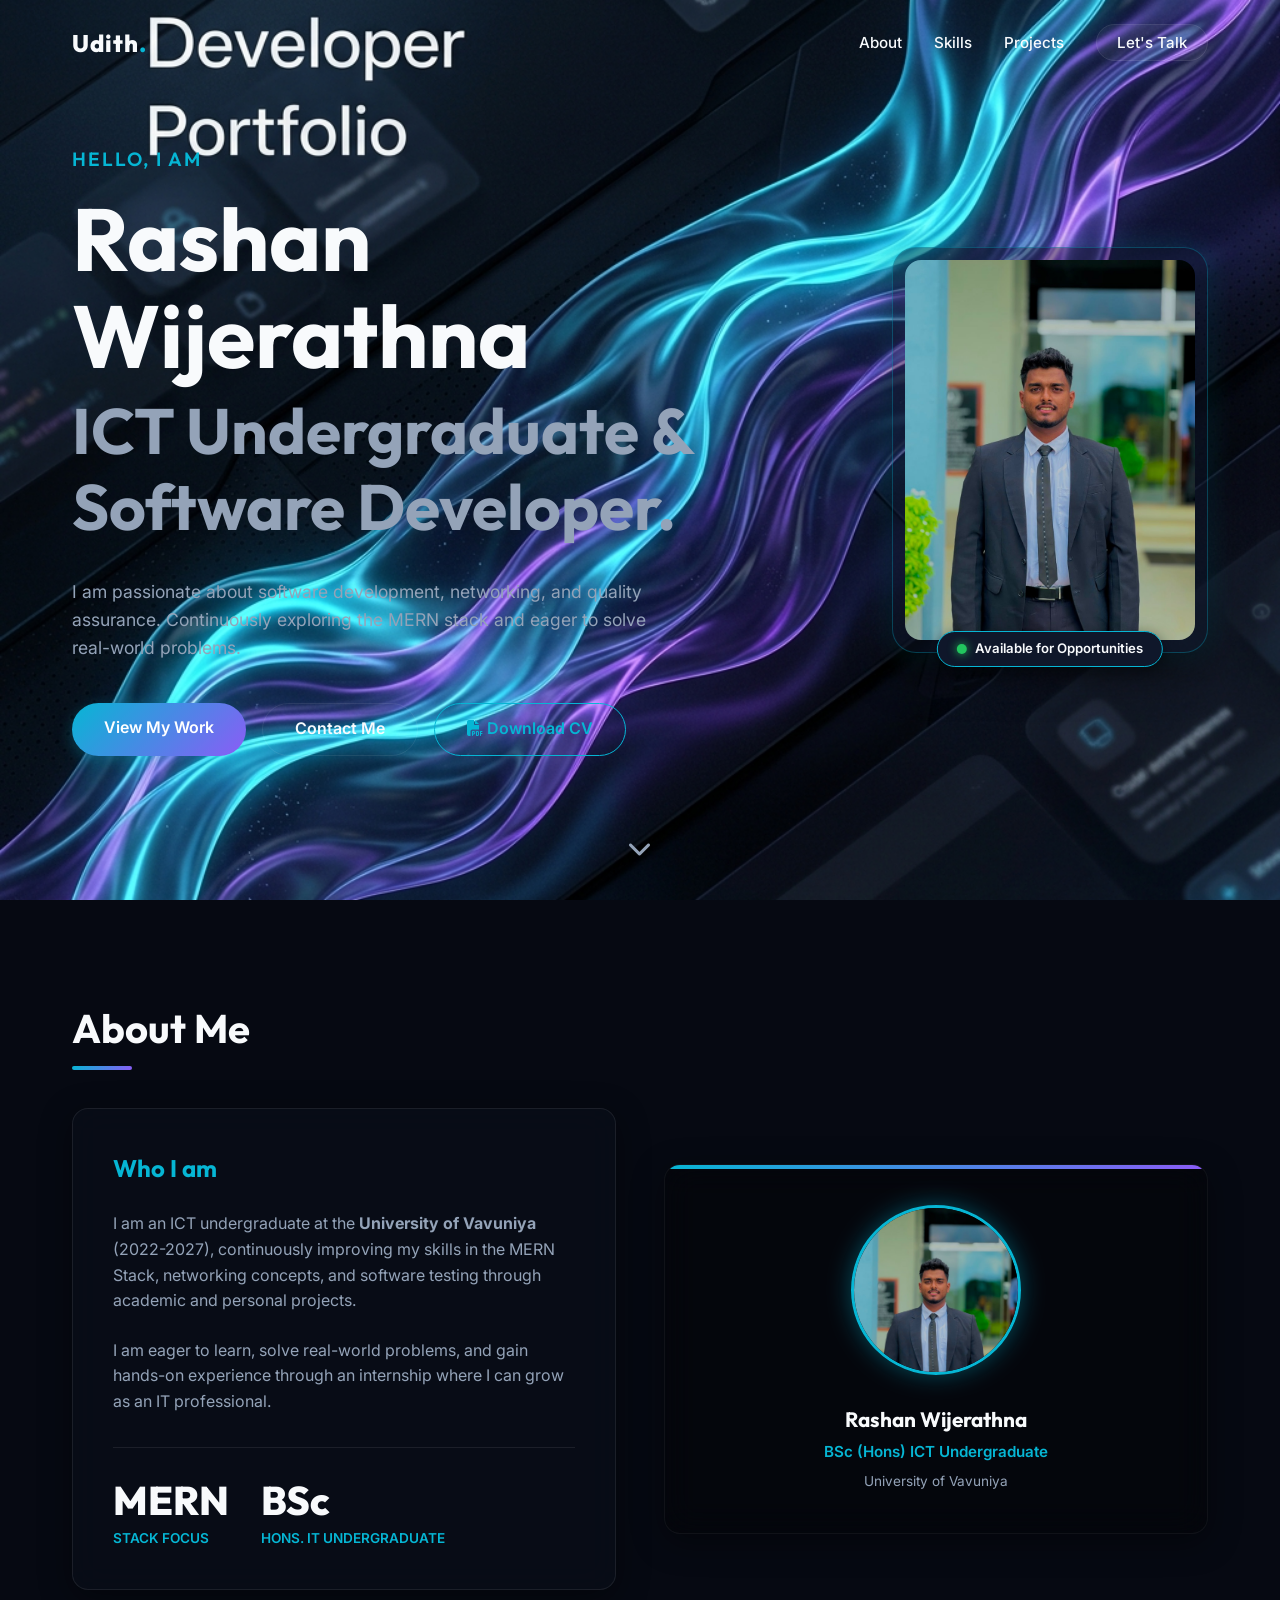
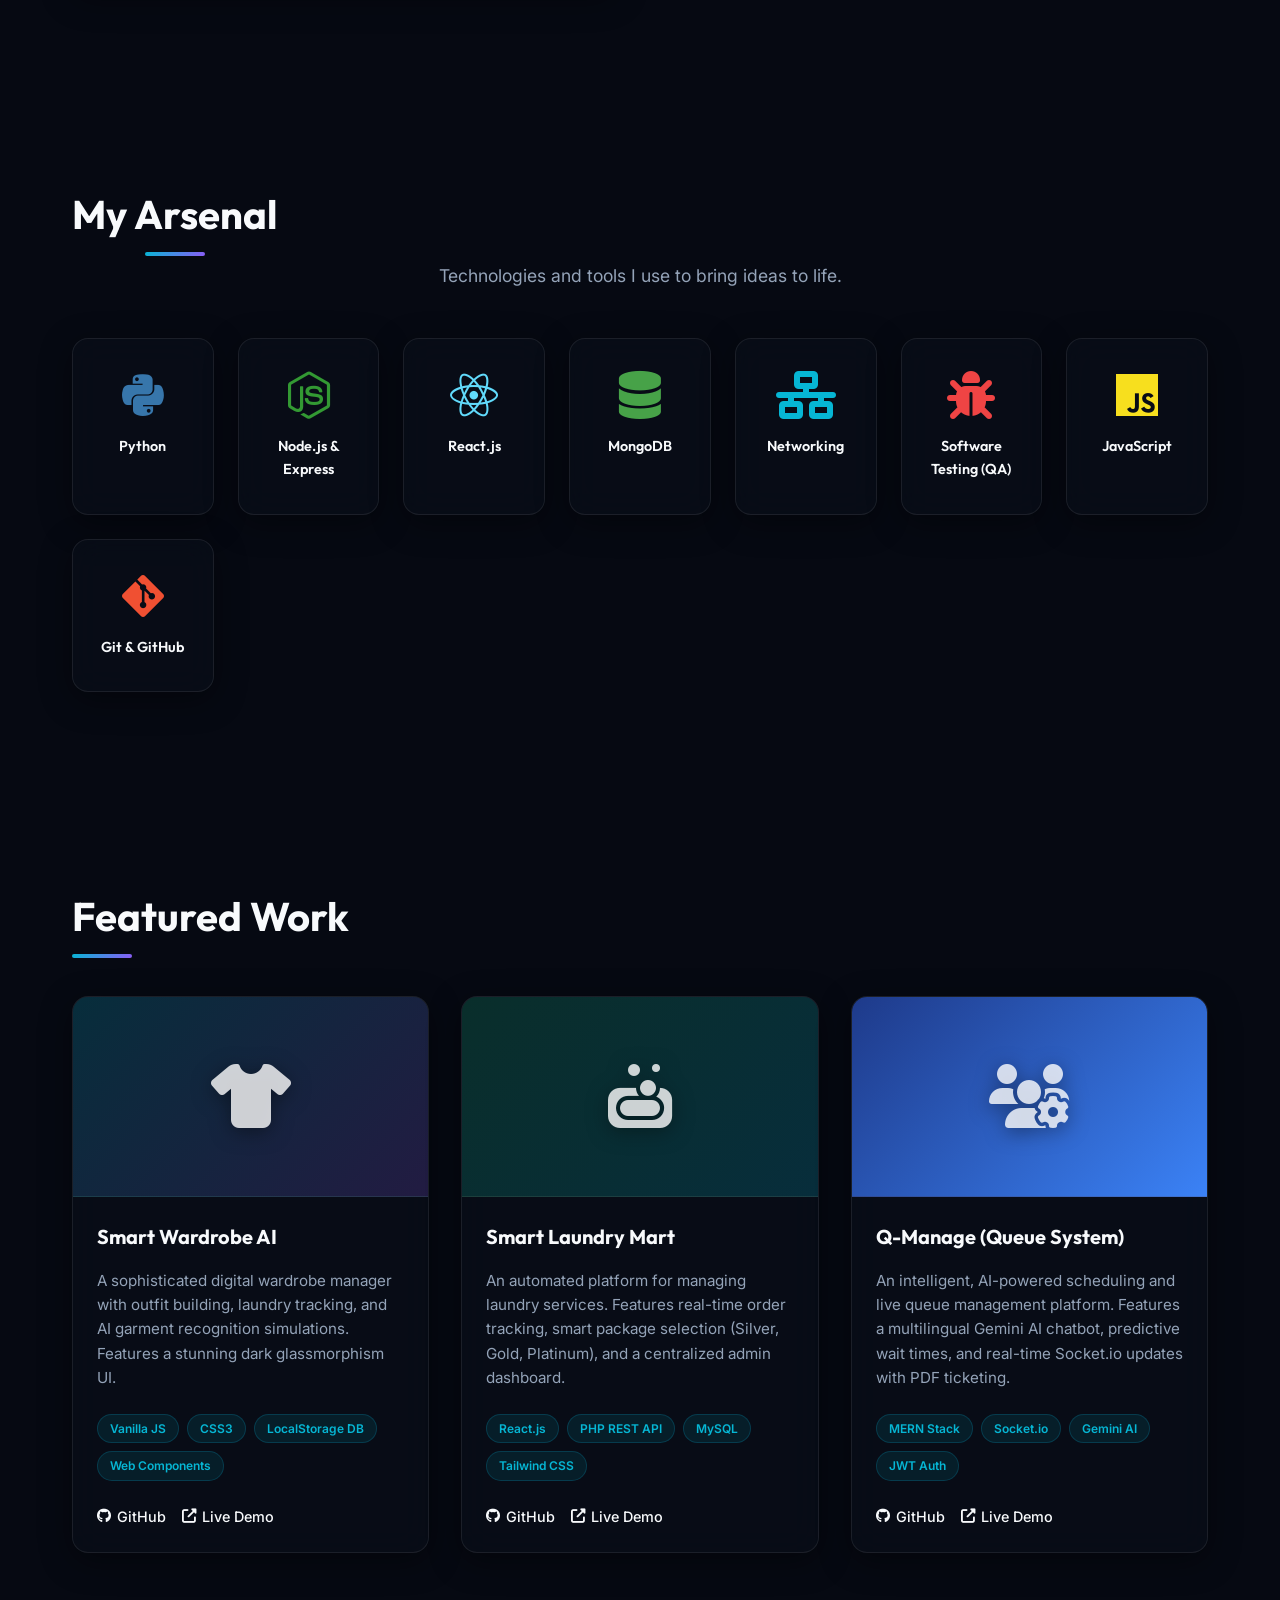
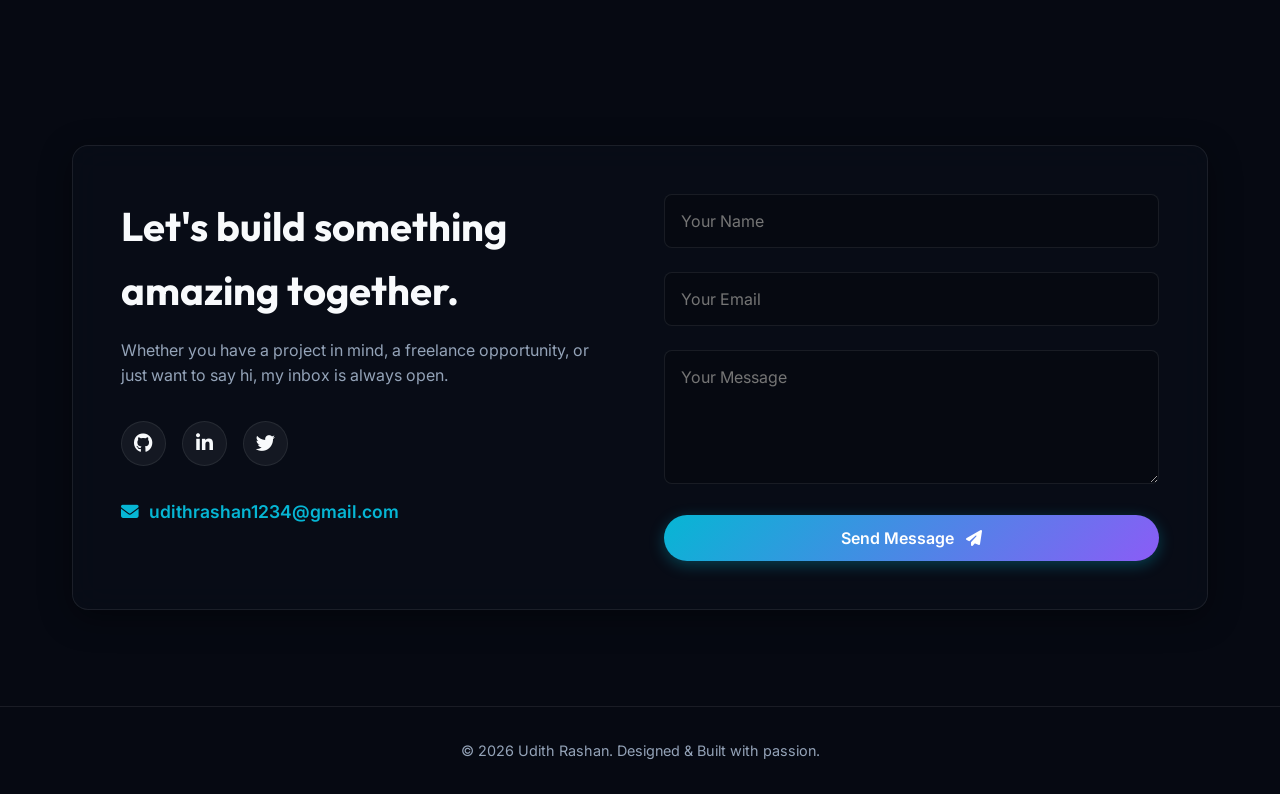
==== commit 894c5764: "Add professional suit photo to Hero & About sections with glowing glassmorphism styling" ====
--- a/index.html
+++ b/index.html
@@ -30,19 +30,33 @@
     <!-- HERO SECTION -->
     <section id="home" class="hero">
       <div class="hero-bg"></div>
-      <div class="hero-content">
-        <span class="greeting animate-up">Hello, I am</span>
-        <h1 class="animate-up delay-1">Udith Rashan</h1>
-        <h2 class="animate-up delay-2">ICT Undergraduate & Software Developer.</h2>
-        <p class="animate-up delay-3">I am passionate about software development, networking, and quality assurance. Currently exploring the MERN stack and eager to solve real-world problems.</p>
-        <div class="hero-actions animate-up delay-4">
-          <a href="#projects" class="btn btn-primary">View My Work</a>
-          <a href="#contact" class="btn btn-secondary">Contact Me</a>
-          <a href="cv.html" target="_blank" class="btn btn-secondary" style="border-color: var(--accent-cyan); color: var(--accent-cyan);">
-            <i class="fas fa-file-pdf"></i> Download CV
-          </a>
-        </div>
-      </div>
+      <div class="container hero-container">
+        <div class="hero-content">
+          <span class="greeting animate-up">Hello, I am</span>
+          <h1 class="animate-up delay-1">Rashan Wijerathna</h1>
+          <h2 class="animate-up delay-2">ICT Undergraduate & Software Developer.</h2>
+          <p class="animate-up delay-3">I am passionate about software development, networking, and quality assurance. Continuously exploring the MERN stack and eager to solve real-world problems.</p>
+          <div class="hero-actions animate-up delay-4">
+            <a href="#projects" class="btn btn-primary">View My Work</a>
+            <a href="#contact" class="btn btn-secondary">Contact Me</a>
+            <a href="cv.html" target="_blank" class="btn btn-secondary" style="border-color: var(--accent-cyan); color: var(--accent-cyan);">
+              <i class="fas fa-file-pdf"></i> Download CV
+            </a>
+          </div>
+        </div>
+
+        <div class="hero-image-wrapper animate-up delay-2">
+          <div class="profile-card glass-card">
+            <div class="profile-img-container">
+              <img src="assets/profile.jpg" alt="Rashan Wijerathna" class="profile-img">
+            </div>
+            <div class="status-badge">
+              <span class="status-dot"></span> Available for Opportunities
+            </div>
+          </div>
+        </div>
+      </div>
+
       <div class="scroll-indicator">
         <a href="#about"><i class="fas fa-chevron-down"></i></a>
       </div>
@@ -68,18 +82,13 @@
               </div>
             </div>
           </div>
-          <div class="about-visual glass-card reveal delay-1">
-            <div class="code-snippet">
-              <pre><code>const developer = {
-  name: 'Udith Rashan',
-  role: 'ICT Undergraduate',
-  university: 'University of Vavuniya',
-  interests: ['MERN Stack', 'Networking', 'QA'],
-  isReadyForInternship: true
-};
-
-developer.grow();</code></pre>
-            </div>
+          <div class="about-visual glass-card reveal delay-1" style="display: flex; flex-direction: column; align-items: center; justify-content: center; padding: 2.5rem; text-align: center;">
+            <div class="about-avatar-ring">
+              <img src="assets/profile.jpg" alt="Rashan Wijerathna" style="width: 170px; height: 170px; border-radius: 50%; object-fit: cover; object-position: center top; border: 3px solid var(--accent-cyan); box-shadow: 0 0 25px rgba(6, 182, 212, 0.4);" />
+            </div>
+            <h3 style="margin-top: 1.25rem; color: var(--text-main); font-size: 1.3rem;">Rashan Wijerathna</h3>
+            <p style="color: var(--accent-cyan); font-size: 0.95rem; font-weight: 600; margin-top: 0.25rem;">BSc (Hons) ICT Undergraduate</p>
+            <p style="color: var(--text-muted); font-size: 0.85rem; margin-top: 0.4rem;">University of Vavuniya</p>
           </div>
         </div>
       </div>
--- a/css/style.css
+++ b/css/style.css
@@ -240,12 +240,94 @@
   z-index: -1;
 }
 
-.hero-content {
-  max-width: 1200px;
-  margin: 0 auto;
-  padding: 0 2rem;
+.hero-container {
+  display: flex;
+  align-items: center;
+  justify-content: space-between;
+  gap: 3rem;
   z-index: 1;
   width: 100%;
+}
+
+.hero-content {
+  flex: 1;
+  z-index: 1;
+}
+
+.hero-image-wrapper {
+  flex-shrink: 0;
+  display: flex;
+  justify-content: center;
+}
+
+.profile-card {
+  padding: 12px;
+  border-radius: 24px;
+  background: rgba(15, 23, 42, 0.45);
+  backdrop-filter: blur(20px);
+  border: 1px solid rgba(6, 182, 212, 0.3);
+  box-shadow: 0 20px 40px rgba(0,0,0,0.5), 0 0 30px rgba(6, 182, 212, 0.2);
+  position: relative;
+  transition: transform 0.4s ease, border-color 0.4s ease;
+}
+
+.profile-card:hover {
+  transform: translateY(-8px);
+  border-color: rgba(6, 182, 212, 0.6);
+}
+
+.profile-img-container {
+  width: 290px;
+  height: 380px;
+  border-radius: 16px;
+  overflow: hidden;
+  position: relative;
+}
+
+.profile-img {
+  width: 100%;
+  height: 100%;
+  object-fit: cover;
+  object-position: center 15%;
+  transition: transform 0.5s ease;
+}
+
+.profile-card:hover .profile-img {
+  transform: scale(1.04);
+}
+
+.status-badge {
+  position: absolute;
+  bottom: -15px;
+  left: 50%;
+  transform: translateX(-50%);
+  background: #0f172a;
+  border: 1px solid var(--accent-cyan);
+  color: #f8fafc;
+  padding: 0.4rem 1.2rem;
+  border-radius: 30px;
+  font-size: 0.825rem;
+  font-weight: 600;
+  display: flex;
+  align-items: center;
+  gap: 8px;
+  white-space: nowrap;
+  box-shadow: 0 4px 15px rgba(0,0,0,0.5);
+}
+
+.status-dot {
+  width: 10px;
+  height: 10px;
+  background: #22c55e;
+  border-radius: 50%;
+  box-shadow: 0 0 10px #22c55e;
+  animation: pulse-green 2s infinite;
+}
+
+@keyframes pulse-green {
+  0% { transform: scale(0.95); box-shadow: 0 0 0 0 rgba(34, 197, 94, 0.7); }
+  70% { transform: scale(1); box-shadow: 0 0 0 8px rgba(34, 197, 94, 0); }
+  100% { transform: scale(0.95); box-shadow: 0 0 0 0 rgba(34, 197, 94, 0); }
 }
 
 .greeting {
@@ -624,6 +706,18 @@
 
 /* Responsive */
 @media (max-width: 992px) {
+  .hero-container {
+    flex-direction: column-reverse;
+    text-align: center;
+    padding-top: 5rem;
+  }
+  .hero-actions {
+    justify-content: center;
+  }
+  .profile-img-container {
+    width: 240px;
+    height: 310px;
+  }
   .about-grid, .contact-box {
     grid-template-columns: 1fr;
   }
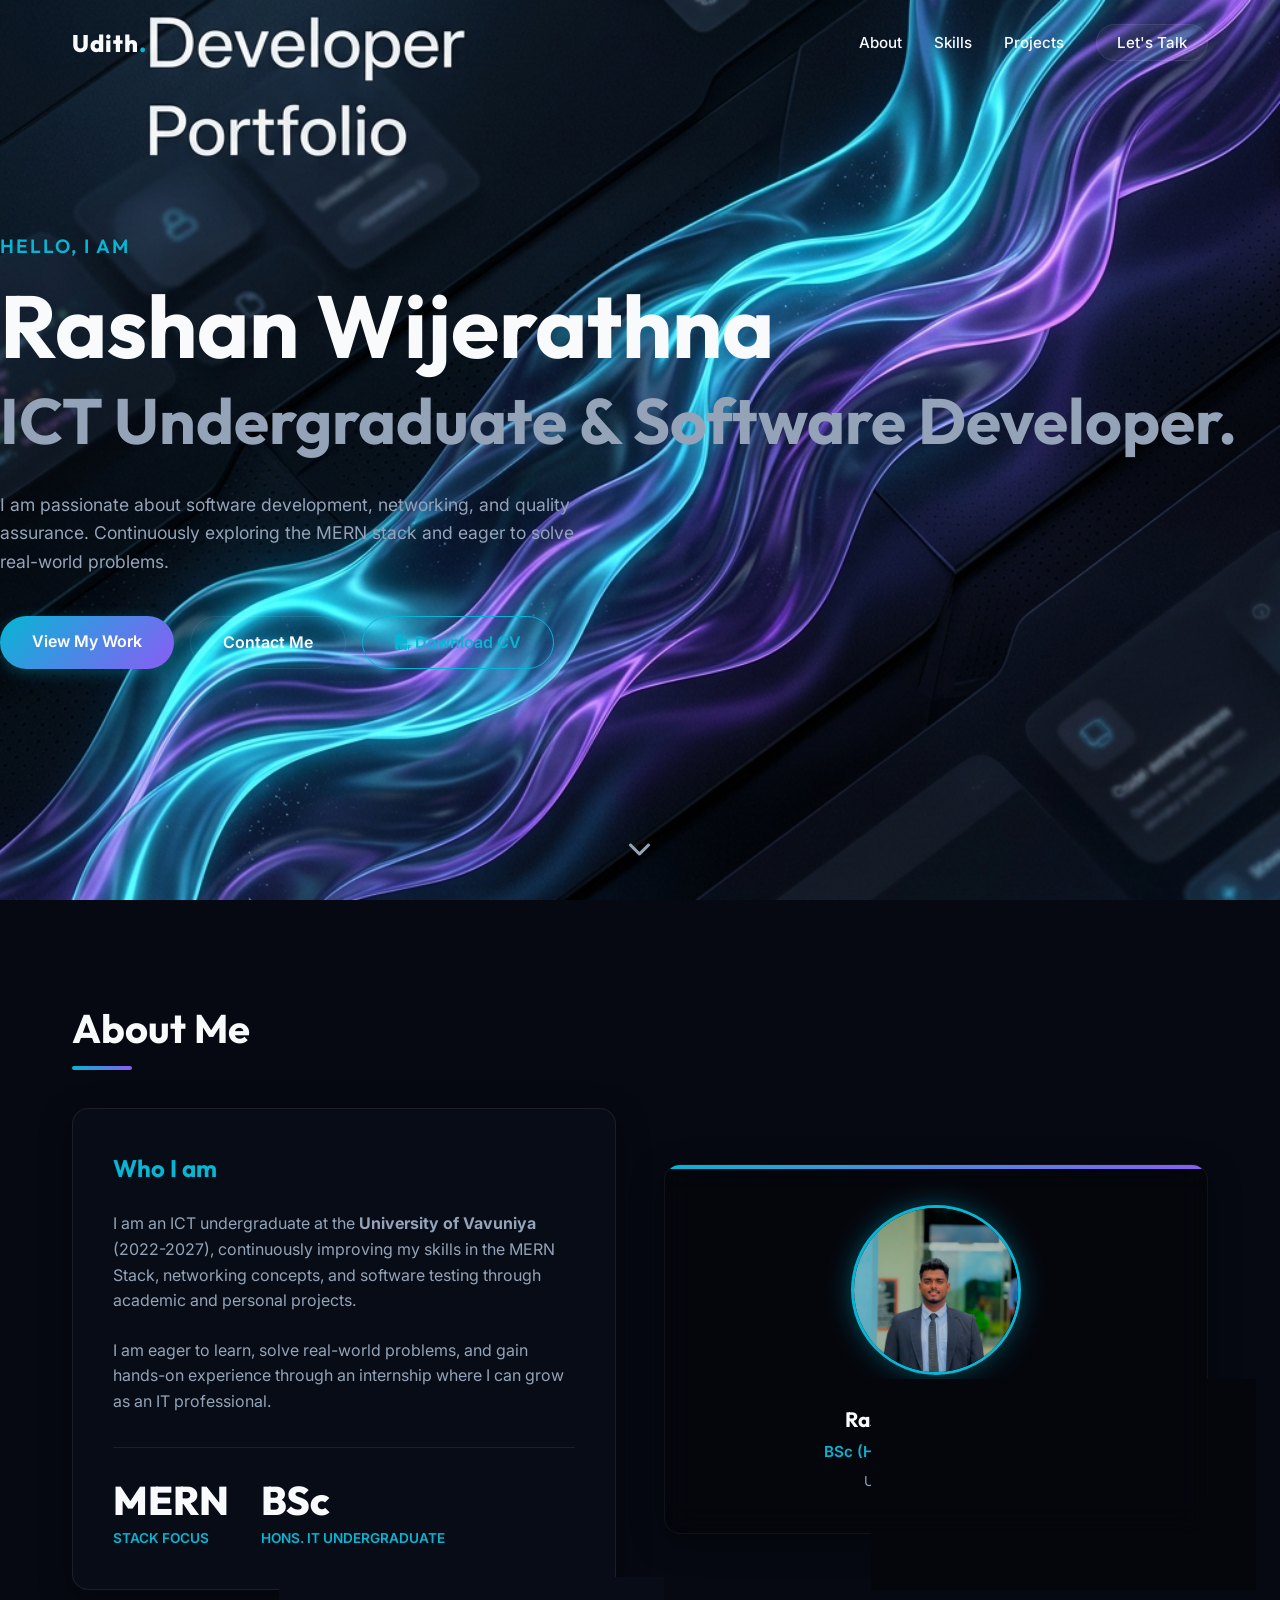
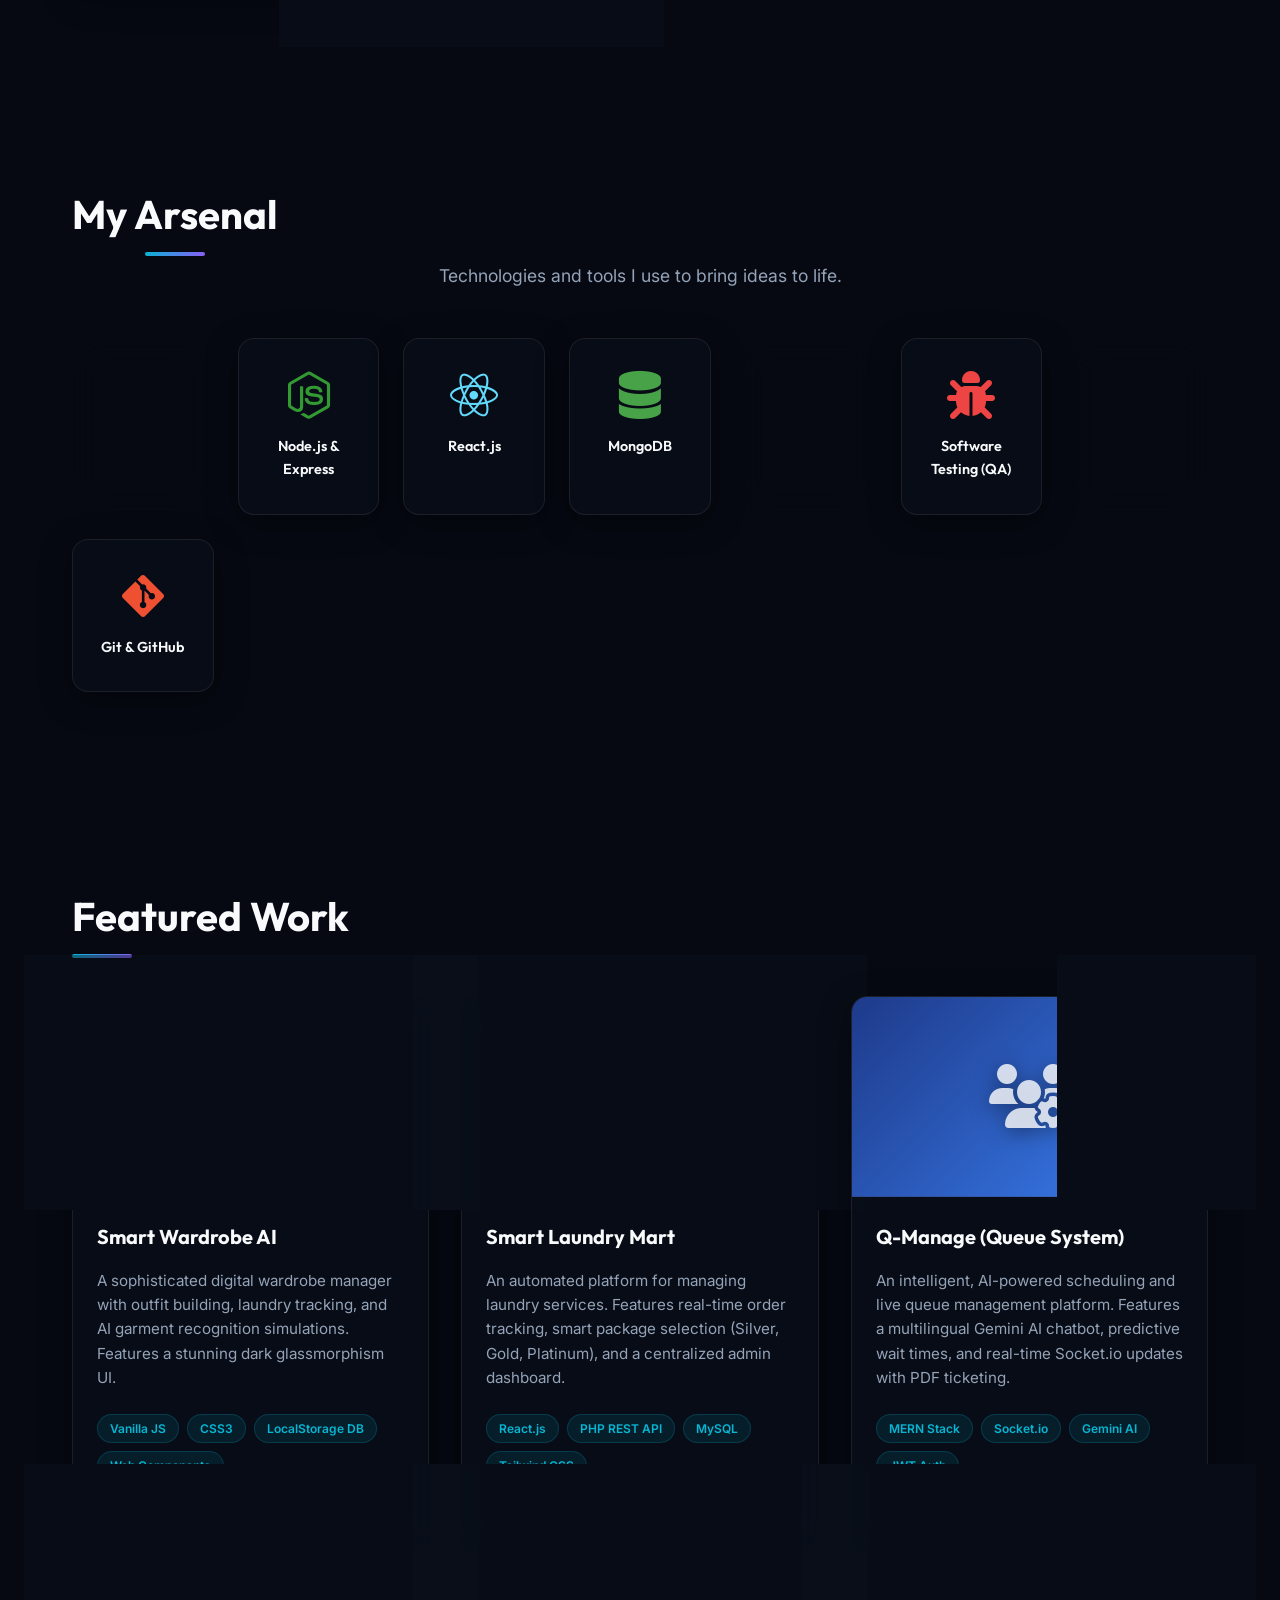
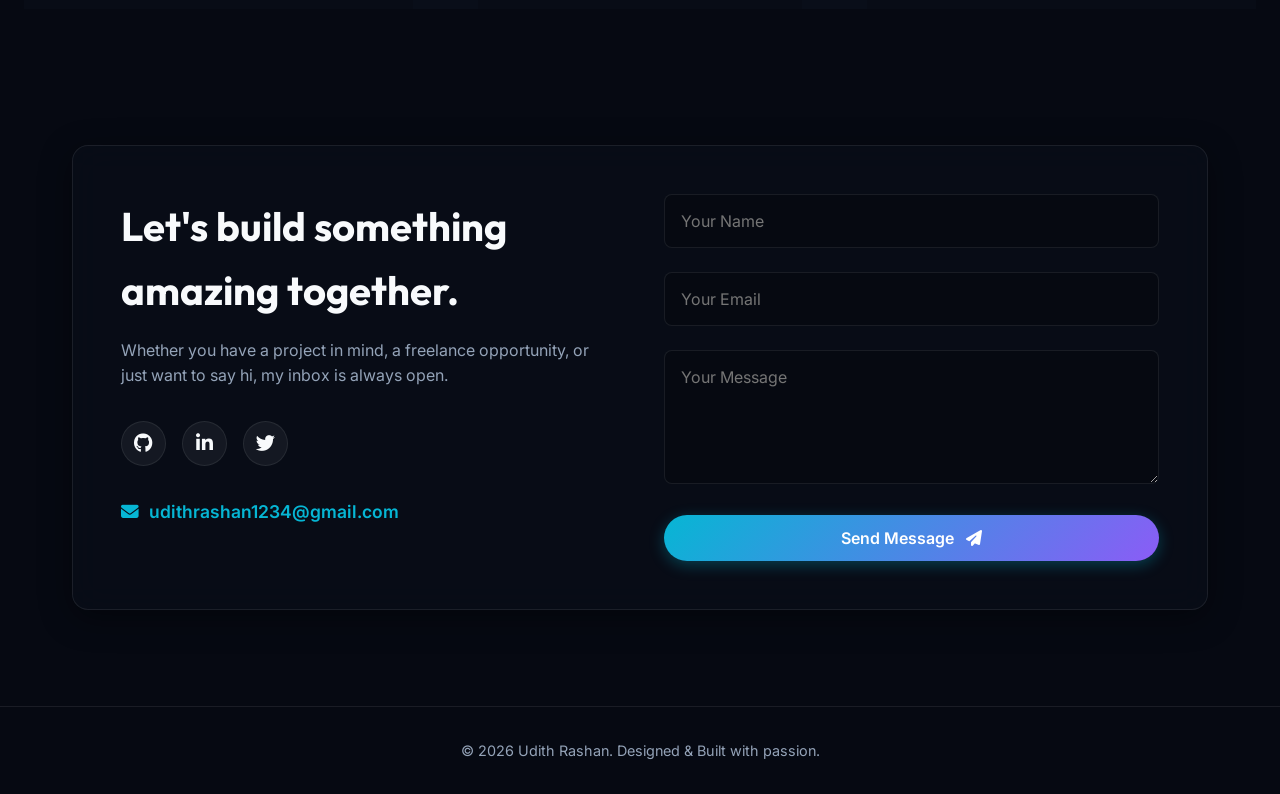
==== commit 00c73d41: "Remove large photo card from hero section" ====
--- a/index.html
+++ b/index.html
@@ -30,30 +30,17 @@
     <!-- HERO SECTION -->
     <section id="home" class="hero">
       <div class="hero-bg"></div>
-      <div class="container hero-container">
-        <div class="hero-content">
-          <span class="greeting animate-up">Hello, I am</span>
-          <h1 class="animate-up delay-1">Rashan Wijerathna</h1>
-          <h2 class="animate-up delay-2">ICT Undergraduate & Software Developer.</h2>
-          <p class="animate-up delay-3">I am passionate about software development, networking, and quality assurance. Continuously exploring the MERN stack and eager to solve real-world problems.</p>
-          <div class="hero-actions animate-up delay-4">
-            <a href="#projects" class="btn btn-primary">View My Work</a>
-            <a href="#contact" class="btn btn-secondary">Contact Me</a>
-            <a href="cv.html" target="_blank" class="btn btn-secondary" style="border-color: var(--accent-cyan); color: var(--accent-cyan);">
-              <i class="fas fa-file-pdf"></i> Download CV
-            </a>
-          </div>
-        </div>
-
-        <div class="hero-image-wrapper animate-up delay-2">
-          <div class="profile-card glass-card">
-            <div class="profile-img-container">
-              <img src="assets/profile.jpg" alt="Rashan Wijerathna" class="profile-img">
-            </div>
-            <div class="status-badge">
-              <span class="status-dot"></span> Available for Opportunities
-            </div>
-          </div>
+      <div class="hero-content">
+        <span class="greeting animate-up">Hello, I am</span>
+        <h1 class="animate-up delay-1">Rashan Wijerathna</h1>
+        <h2 class="animate-up delay-2">ICT Undergraduate & Software Developer.</h2>
+        <p class="animate-up delay-3">I am passionate about software development, networking, and quality assurance. Continuously exploring the MERN stack and eager to solve real-world problems.</p>
+        <div class="hero-actions animate-up delay-4">
+          <a href="#projects" class="btn btn-primary">View My Work</a>
+          <a href="#contact" class="btn btn-secondary">Contact Me</a>
+          <a href="cv.html" target="_blank" class="btn btn-secondary" style="border-color: var(--accent-cyan); color: var(--accent-cyan);">
+            <i class="fas fa-file-pdf"></i> Download CV
+          </a>
         </div>
       </div>
 
